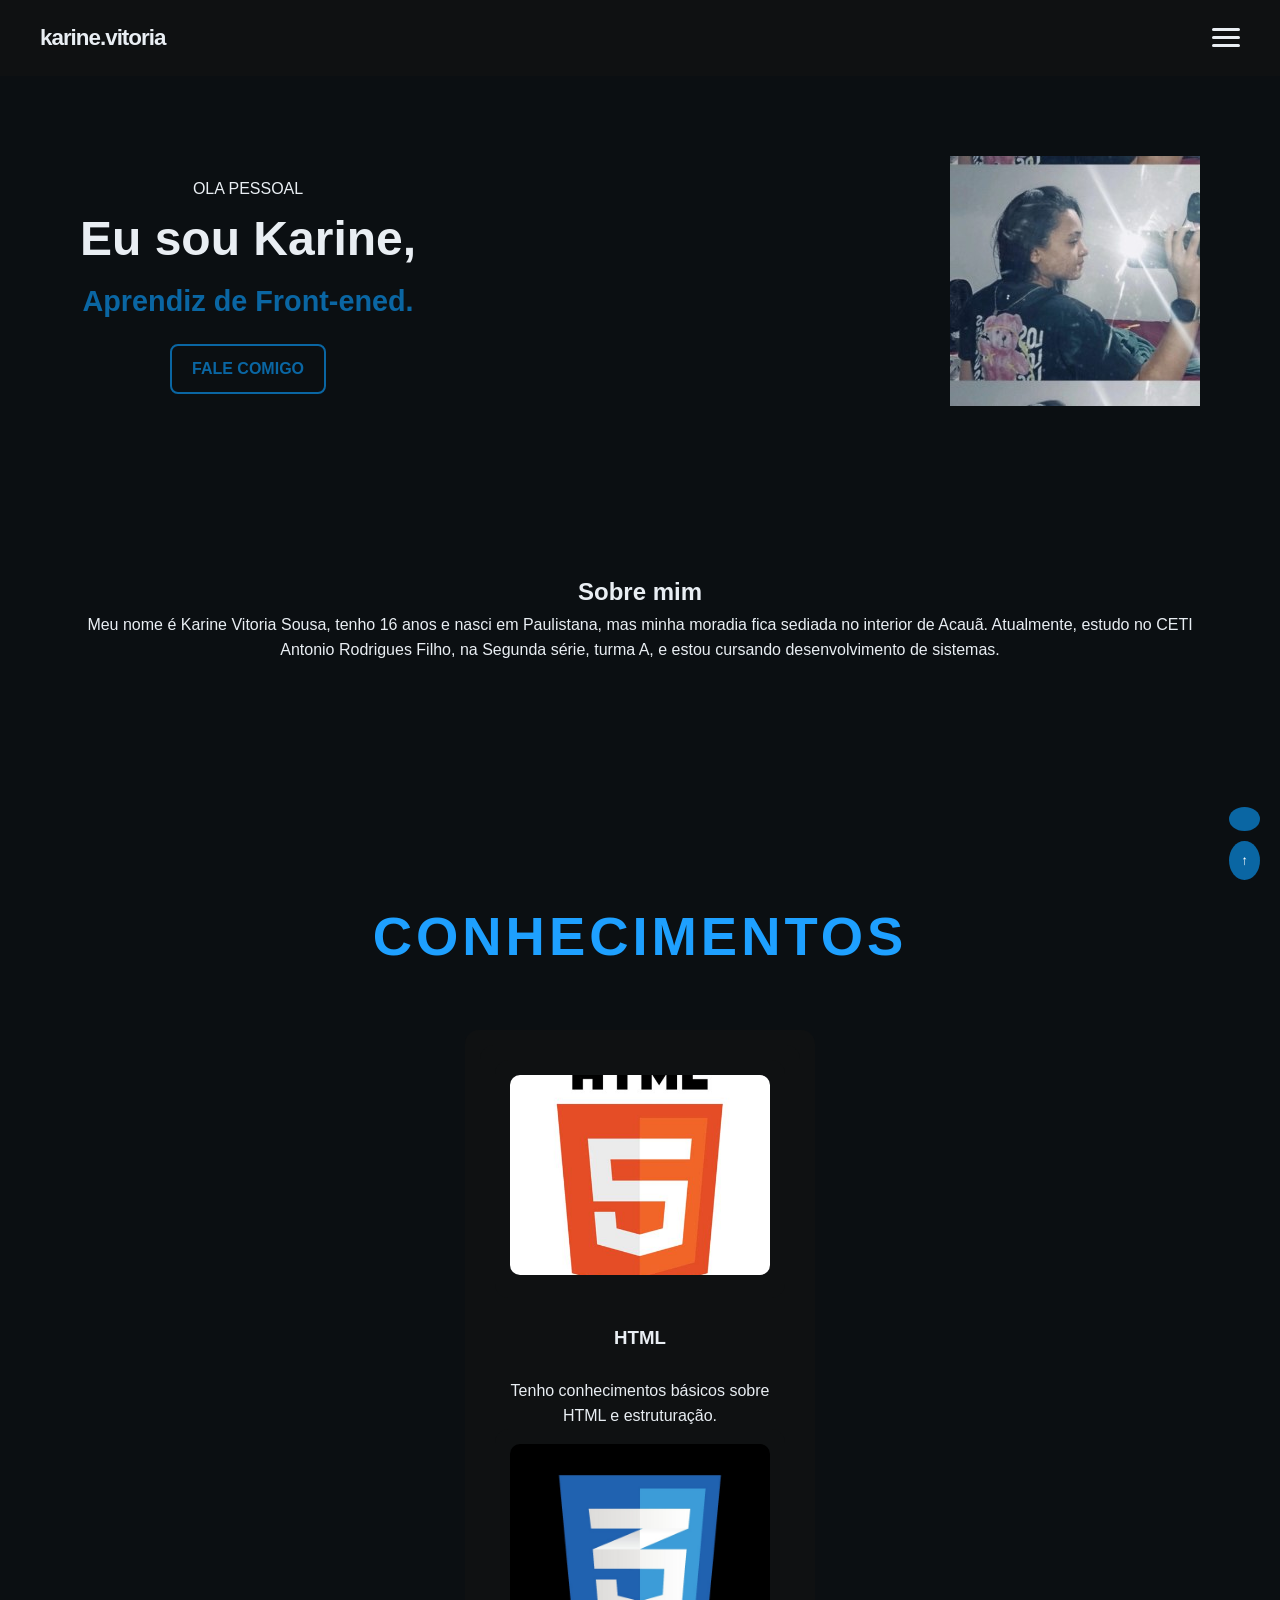
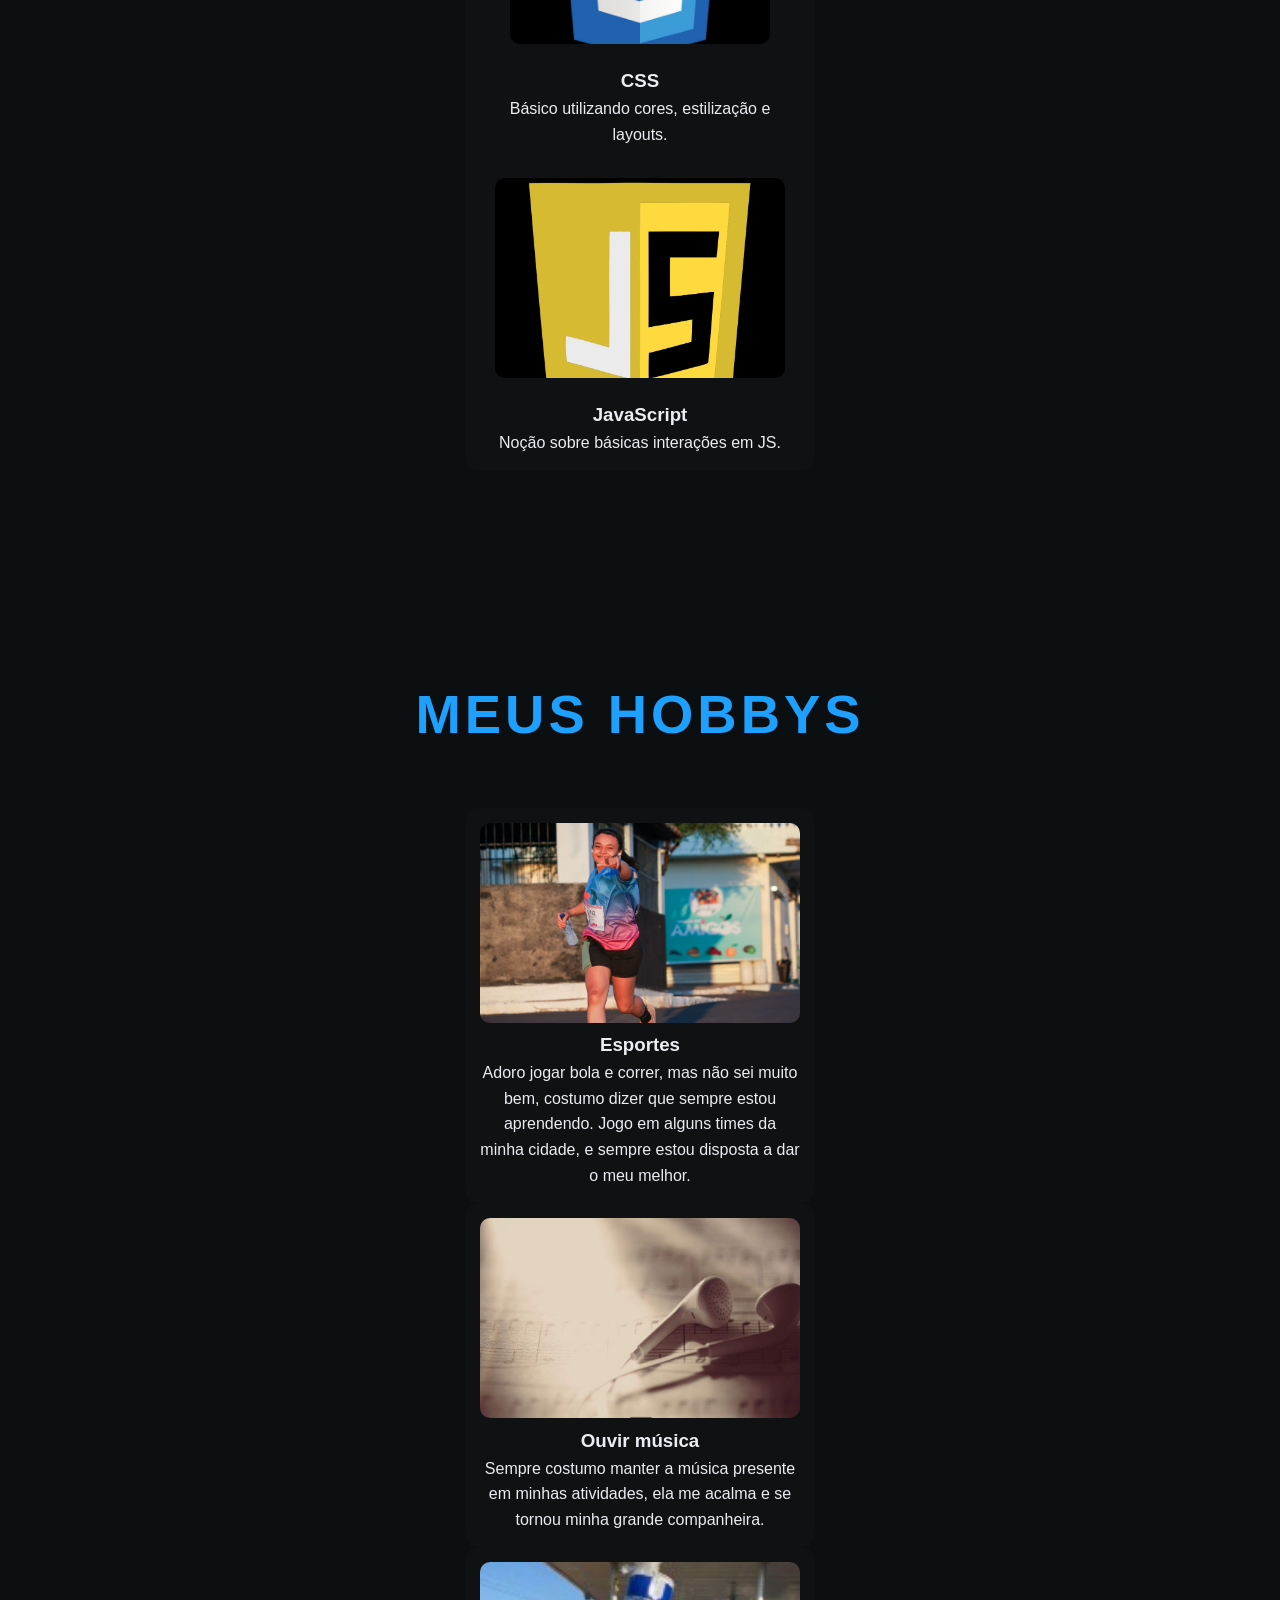
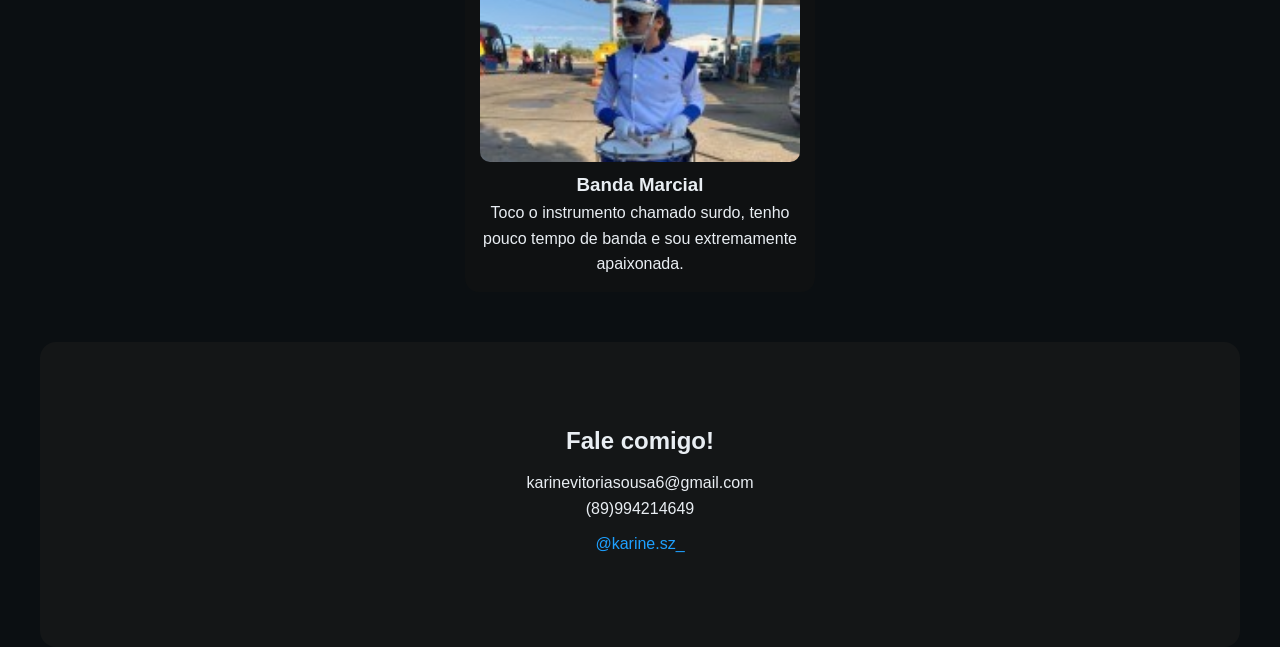
==== index.html @ 9bb8c417 "Add files via upload" ====
<!DOCTYPE html>
<html lang="pt-br">
<head>
  <meta charset="UTF-8">
  <meta name="viewport" content="width=device-width, initial-scale=1.0">
  <title>Portfólio - Karine Vitória</title>
  <link rel="stylesheet" href="style.css">
</head>

<body>


  <header class="site-header">
    <div class="header-inner">
      <div class="logo">karine.vitoria</div>
      <button id="navToggle" class="nav-toggle">
        <span></span><span></span><span></span>
      </button>
    </div>
  </header>
  <nav class="nav-menu" id="nav-menu">
    <ul>
      <li><a href="biografia.html">BIOGRAFIA

      </a></li>
    </ul>
  </nav>

  <section class="hero">
    <div class="hero-inner">
      <p class="kicker">OLA PESSOAL</p>
      <h1>Eu sou Karine,</h1>
      <h2>Aprendiz de Front-ened.</h2>

      <a href="#contato" class="btn-outline">FALE COMIGO</a>
    </div>

    <div class="hero-visual">
      <div class="circle"></div>

      <!-- Moldura da foto -->
      <div class="photo-frame">
        <img src="copiaperfil.jpg" alt="Minha foto">
      </div>
    </div>
  </section>

  <!-- SOBRE MIM -->
  <section class="panel">
    <h2>Sobre mim</h2>
    <p>
      Meu nome é Karine Vitoria Sousa, 
      tenho 16 anos e nasci em Paulistana,
       mas minha moradia
      fica sediada no interior de Acauã.
       Atualmente, estudo no CETI Antonio Rodrigues Filho,
      na Segunda série, turma A,
       e estou cursando desenvolvimento de sistemas.
    </p>
  </section>

  <!-- CONHECIMENTOS -->
  <section id="conhecimentos">
    <h2 class="shine-title">CONHECIMENTOS</h2>
     <div class="knowledge-card">
    <div class="knowledge-card">
    <div class="knowledge-container">
        <div class="knowledge-card"><img src="html.jpeg" alt="HTML"></div>
        <h3>HTML</h3>
        <p>Tenho conhecimentos básicos sobre HTML e estruturação.</p>
      </div>
      
        <div class="knowledge-card"><img src="css.jpeg" alt="CSS"></div>
        <h3>CSS</h3>
        <p>Básico utilizando cores, estilização e layouts.</p>
      </div>

    
        <div class="knowledge-card"><img src="js.jpeg" alt="JavaScript"></div>
        <h3>JavaScript</h3>
        <p>Noção sobre básicas interações em JS.</p>
      </div>
    </div>
  </section>

  <!-- HOBBYS -->
  <section id="hobbys">
    <h2 class="shine-title">MEUS HOBBYS</h2>

    <div class="hobbys-card">
      <div class="hobby-card">
        <div class="card-media frame"><img src="esporte.jpeg" alt="Esportes"></div>
        <h3>Esportes</h3>
        <p>
          Adoro jogar bola e correr, mas não sei muito bem, costumo dizer que sempre estou aprendendo.
          Jogo em alguns times da minha cidade, e sempre estou disposta a dar o meu melhor.
        </p>
      </div>

      <div class="hobby-card">
        <div class="card-media frame"><img src="musica.jpeg" alt="Ouvir música"></div>
        <h3>Ouvir música</h3>
        <p>
          Sempre costumo manter a música presente em minhas atividades, ela me acalma
          e se tornou minha grande companheira.
        </p>
      </div>

      <div class="hobby-card">
        <div class="card-media frame"><img src="fotobanda.jpeg" alt="Banda Marcial"></div>
        <h3>Banda Marcial</h3>
        <p>
          Toco o instrumento chamado surdo, tenho pouco tempo de banda e sou extremamente apaixonada.
        </p>
      </div>
    </div>
  </section>

  <!-- CONTATO -->
  <section class="panel dark-panel" id="contato">
    <h2>Fale comigo!</h2>

    <div class="contact-list">
      <div class="contact-item">
        <span class="icon"></span>
        <p>karinevitoriasousa6@gmail.com</p>
        <p>(89)994214649</p>
      </div>

      <div class="contact-item"> <a href="https://www.instagram.com/karine.sz_?igsh=MWF4ZWhvM3pxcDY2Zw==" target="_blank">@karine.sz_</a>
        <span class="icon"></span>
      </div>
    </div>
  </section>

  <!-- FLOATING BUTTONS -->
  <div class="floating">
    <button id="themeToggle" class="theme-toggle">
      <span class="dot"></span>
    </button>

    <button id="scrollTop" class="scroll-top">↑</button>
  </div>

  <script src="script.js"></script>
</body>
</html>
---- style.css ----
:root {
  --bg:#0b0f12;
  --panel:#0f1112;
  --panel-2:#141617;
  --text:#e9eef3;
  --muted:#b4bdc4;
  --accent:#0a66a3;
  --accent-strong:#1ea0ff;
}

* {
  margin: 0;
  padding: 0;
  box-sizing: border-box;
  font-family: Poppins, sans-serif;
}

body {
  background: var(--bg);
  color: var(--text);
  line-height: 1.6;
}

/* HEADER */
.site-header {
  width: 100%;
  padding: 20px 30px;
  background: var(--panel);
  position: sticky;
  top: 0;
  z-index: 10;
}

.header-inner {
  max-width: 1200px;
  margin: auto;
  display: flex;
  align-items: center;
  justify-content: space-between;
}

.logo {
  font-size: 1.4rem;
  font-weight: 600;
  letter-spacing: -1px;
}

.nav-toggle {
  background: none;
  border: none;
  cursor: pointer;
}

.nav-toggle span {
  display: block;
  width: 28px;
  height: 3px;
  background: var(--text);
  margin: 6px 0;
  transition: 0.3s;
}

/* HERO */
.hero {
  display: flex;
  align-items: center;
  justify-content: space-between;
  padding: 80px 40px;
  max-width: 1200px;
  margin: auto;
}

.hero-inner h1 {
  font-size: 3rem;
  font-weight: 800;
}

.hero-inner h2 {
  font-size: 1.8rem;
  color: var(--accent);
}

.btn-outline {
  display: inline-block;
  margin-top: 20px;
  border: 2px solid var(--accent);
  padding: 10px 20px;
  border-radius: 8px;
  color: var(--accent);
  text-decoration: none;
  font-weight: 600;
}

/* MOLDURAS */
.profile-photo-placeholder {
  width: 260px;
  height: 300px;
  border: 3px dashed var(--accent);
  display: flex;
  align-items: center;
  justify-content: center;
  color: var(--muted);
  font-size: 0.9rem;
  border-radius: 12px;
  margin-top: 20px;
}

.hero-photo {
  width: 300px;
  height: 320px;
}

.hobby-photo {
  width: 100%;
  height: 220px;
}

/* SEÇÕES */
.panel {
  padding: 80px 40px;
  max-width: 1200px;
  margin: auto;
}

.dark-panel {
  background: var(--panel-2);
  border-radius: 16px;
}

.cards {
  margin-top: 40px;
  display: grid;
  gap: 20px;
  grid-template-columns: repeat(auto-fit,minmax(280px,1fr));
}

.card {
  padding: 20px;
  background: var(--panel);
  border-radius: 12px;
}

/* CONTATO */
.contact-item {
  margin: 10px 0;
}

.contact-item a {
  color: var(--accent-strong);
  text-decoration: none;
}

/* FLOAT BUTTONS */
.floating {
  position: fixed;
  right: 20px;
  bottom: 20px;
  display: flex;
  flex-direction: column;
  gap: 10px;
}

.theme-toggle,
.scroll-top {
  padding: 12px;
  background: var(--accent);
  color: white;
  border-radius: 50%;
  border: none;
  cursor: pointer;
}

/* ------------------------------ */
/* Container dos conhecimentos    */
/* ------------------------------ */


.knowledge-container {
    display: flex;
    flex-direction: column;   /* UM ABAIXO DO OUTRO */
    gap: 25px;
    align-items: center;
    width: 100%;
}

/* ------------------------------ */
/* Botões de conhecimentos        */
/* ------------------------------ */
.knowledge-card {
    width: 260px;
    padding: 15px;
    background: #94c1f5;
    border: 2px solid #6fa6e4;
    border-radius: 12px;
    cursor: pointer;
    transition: 0.3s;
    text-align: center;
}

/* remover estilo de botão */
.knowledge-card {
    border: none;
    outline: none;
}

/* Hover: botão sobe e brilha */
.knowledge-card:hover {
    transform: scale(1.05);
    background: #8bb8e9;
    box-shadow: 0 4px 12px rgba(0,0,0,0.15)
}

/* Card padrão */
.knowledge-card {
    width: 100%;
    max-width: 350px;
    margin: 0 auto;
    background: var(--panel);
    padding: 15px;
    border-radius: 14px;
    text-align: center;
    cursor: pointer;
    transition: transform 0.15s ease, box-shadow 0.15s ease;
}

/* Efeito ao passar o mouse */
.knowledge-card:hover {
    transform: scale(1.03);
    box-shadow: 0 0 10px rgba(0, 0, 0, 0.25);
}

/* Efeito ao clicar */
.knowledge-card:active {
    transform: scale(0.96);
    box-shadow: 0 0 4px rgba(0, 0, 0, 0.3) inset;
}

/* Imagens alinhadas do mesmo tamanho */
.knowledge-card img {
    width: 100%;
    height: 200px;
    object-fit: cover;
    border-radius: 10px;
    background: #0a355a;
}




/* ------------------------------ */
/* Layout geral: um abaixo do outro */
/* ------------------------------ */



section {
    width: 100%;
    padding: 50px 0;
    text-align: center;
}



/* ------------------------------ */
/* Container dos hobbys           */
/* ------------------------------ */
.hobby-container {
    display: flex;
    flex-direction: column;   /* UM ABAIXO DO OUTRO */
    gap: 25px;
    align-items: center;
    width: 100%;
}

/* ------------------------------ */
/* Botões de hobby                */
/* ------------------------------ */
.hobby-card {
    width: 260px;
    padding: 15px;
    background: #94c1f5;
    border: 2px solid #6fa6e4;
    border-radius: 12px;
    cursor: pointer;
    transition: 0.3s;
    text-align: center;
}

/* remover estilo de botão */
.hobby-card {
    border: none;
    outline: none;
}

/* Hover: botão sobe e brilha */
.hobby-card:hover {
    transform: scale(1.05);
    background: #8bb8e9;
    box-shadow: 0 4px 12px rgba(0,0,0,0.15)
}

/* Card padrão */
.hobby-card {
    width: 100%;
    max-width: 350px;
    margin: 0 auto;
    background: var(--panel);
    padding: 15px;
    border-radius: 14px;
    text-align: center;
    cursor: pointer;
    transition: transform 0.15s ease, box-shadow 0.15s ease;
}

/* Efeito ao passar o mouse */
.hobby-card:hover {
    transform: scale(1.03);
    box-shadow: 0 0 10px rgba(0, 0, 0, 0.25);
}

/* Efeito ao clicar */
.hobby-card:active {
    transform: scale(0.96);
    box-shadow: 0 0 4px rgba(0, 0, 0, 0.3) inset;
}

/* Imagens alinhadas do mesmo tamanho */
.hobby-card img {
    width: 100%;
    height: 200px;
    object-fit: cover;
    border-radius: 10px;
    background: #0a355a;
}



.shine-title {
  position: relative;
  font-size: 3.4rem;
  font-weight: 900;
  text-transform: uppercase;
  letter-spacing: 4px;
  color: var(--accent-strong);
  text-align: center;
  margin: 100px 0 50px;
  opacity: 0;
  transform: translateY(40px) scale(0.8);
  transition: 1s ease;
}

/* Quando entra na tela */
.shine-title.show {
  opacity: 1;
  transform: translateY(0) scale(1);
}

/* Brilho que passa */
.shine-title::after {
  content: "";
  position: absolute;
  top: 0;
  left: -100%;
  width: 100%;
  height: 100%;
  background: linear-gradient(
    120deg,
    transparent 0%,
    rgba(255, 255, 255, 0.55) 50%,
    transparent 100%
  );
  transform: skewX(-20deg);
}

/* animação do brilho */
.shine-title.show::after {
  animation: shine 1.3s forwards 0.3s;
}

@keyframes shine {
  0% {
    left: -100%;
  }
  100% {
    left: 120%;
  }
}


.nav-menu {
  position: absolute;
  top: 70px;
  right: 20px;
  background: var(--panel);
  padding: 20px;
  border-radius: 12px;
  display: none;
  flex-direction: column;
  gap: 15px;
  box-shadow: 0 0 20px #0007;
}

.nav-menu.open {
  display: flex;
}

.nav-menu a {
  color: var(--text);
  font-weight: 600;
  text-decoration: none;
  font-size: 18px;
  transition: 0.2s;
}

.nav-menu a:hover {
  color: var(--accent-strong);
}

/* MENU FECHADO */
.nav-menu {
  display: none;
  background: #0f1112;
  padding: 20px;
}

/* MENU ABERTO */
.nav-menu.open {
  display: block;
}

.nav-menu ul {
  list-style: none;
  padding: 0;
}

.nav-menu li {
  margin: 10px 0;
}

.nav-menu a {
  color: white;
  text-decoration: none;
  font-size: 20px;
}

/* ==== MENU MODERNO === */
.nav-menu {
  position: fixed;
  top: 0;
  right: -300px; 
  width: 260px;
  height: 100vh;
  background: rgba(15, 17, 18, 0.8);
  backdrop-filter: blur(15px);
  box-shadow: -3px 0 20px rgba(0,0,0,0.4);
  padding-top: 100px;
  transition: right 0.4s ease;
  z-index: 9999;
}

.nav-menu.open {
  right: 0;
}

.nav-menu ul {
  list-style: none;
  display: flex;
  flex-direction: column;
  gap: 35px;
  padding-left: 40px;
}

.nav-menu a {
  color: var(--text);
  text-decoration: none;
  font-size: 1.4rem;
  font-weight: 600;
  letter-spacing: 1px;
  transition: 0.3s;
  position: relative;
}

.nav-menu a::after {
  content: "";
  position: absolute;
  left: 0;
  bottom: -3px;
  width: 0%;
  height: 2px;
  background: var(--accent-strong);
  transition: 0.3s;
}

.nav-menu a:hover {
  color: var(--accent-strong);
}

.nav-menu a:hover::after {
  width: 100%;
}

/* ==== BOTÃO HAMBÚRGUER ==== */
.nav-toggle span {
  background: var(--text);
  height: 3px;
  width: 28px;
  margin: 5px 0;
  border-radius: 5px;
  transition: 0.4s;
}
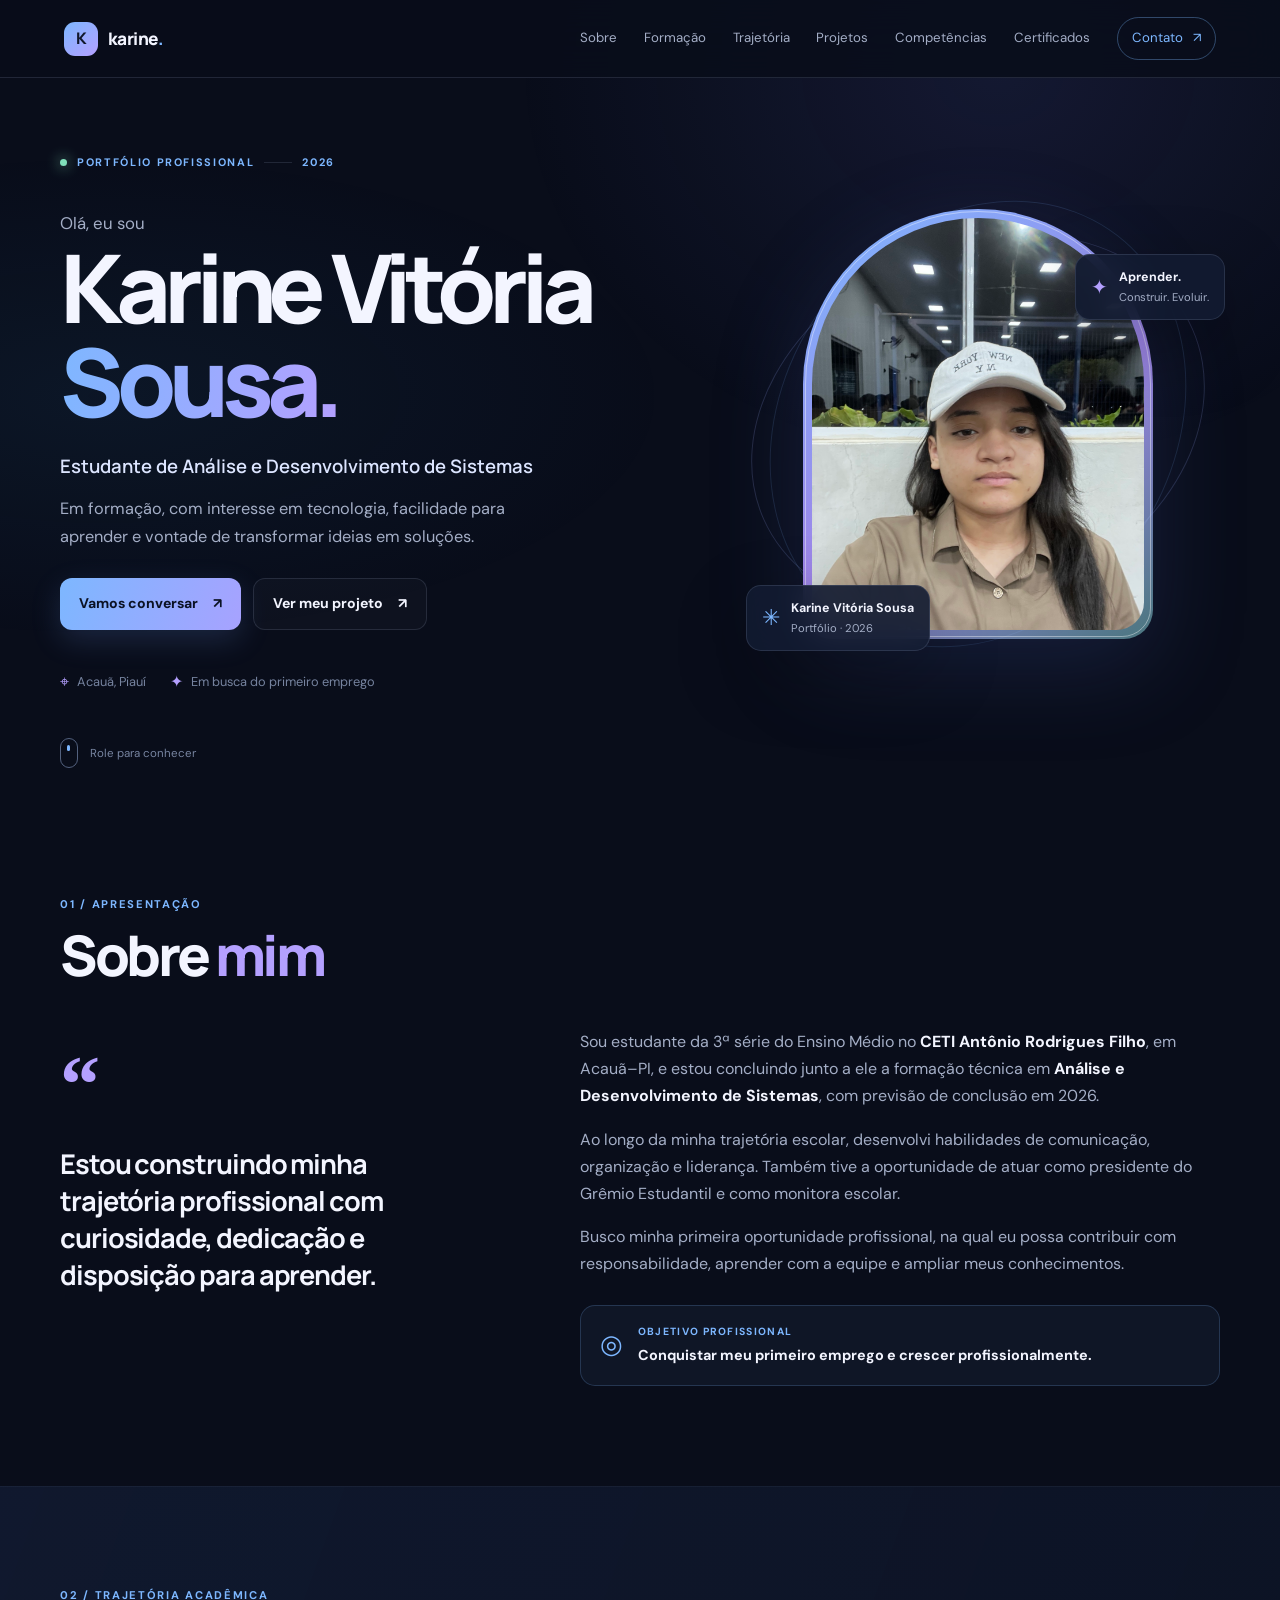
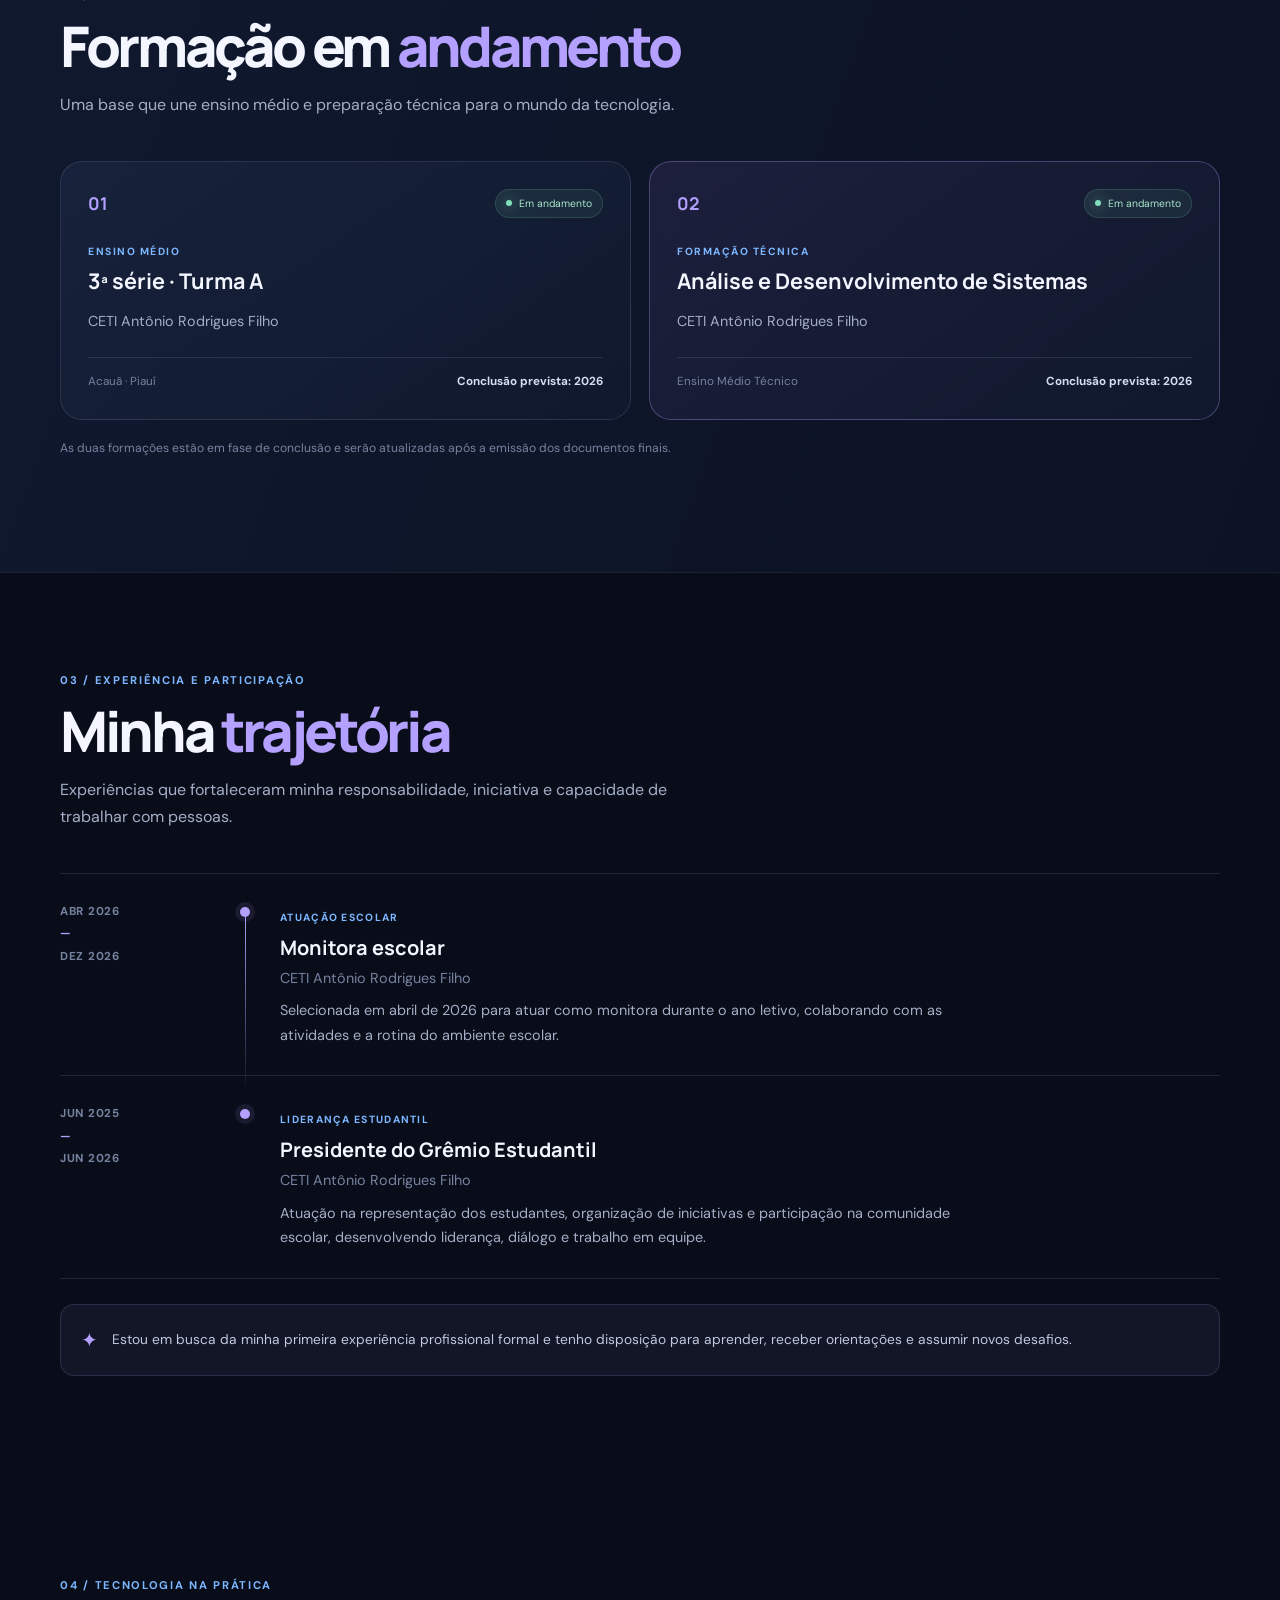
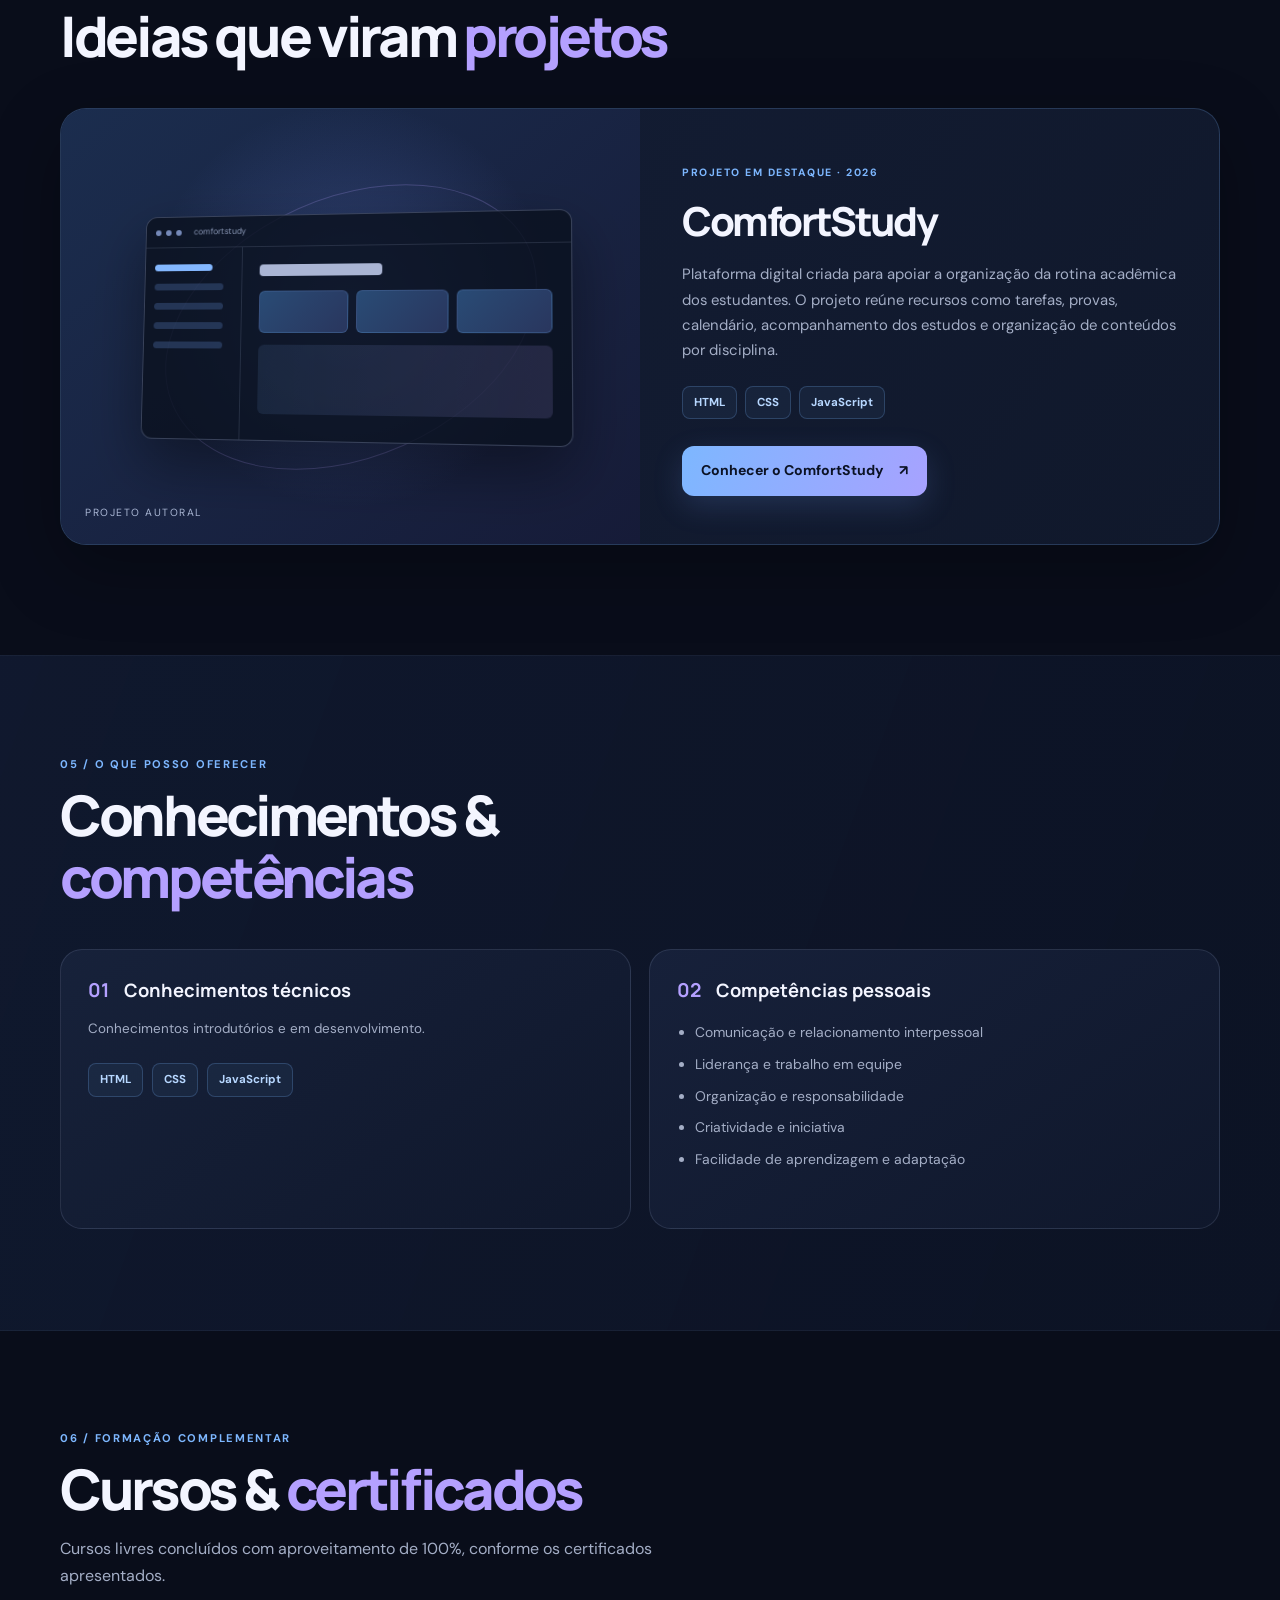
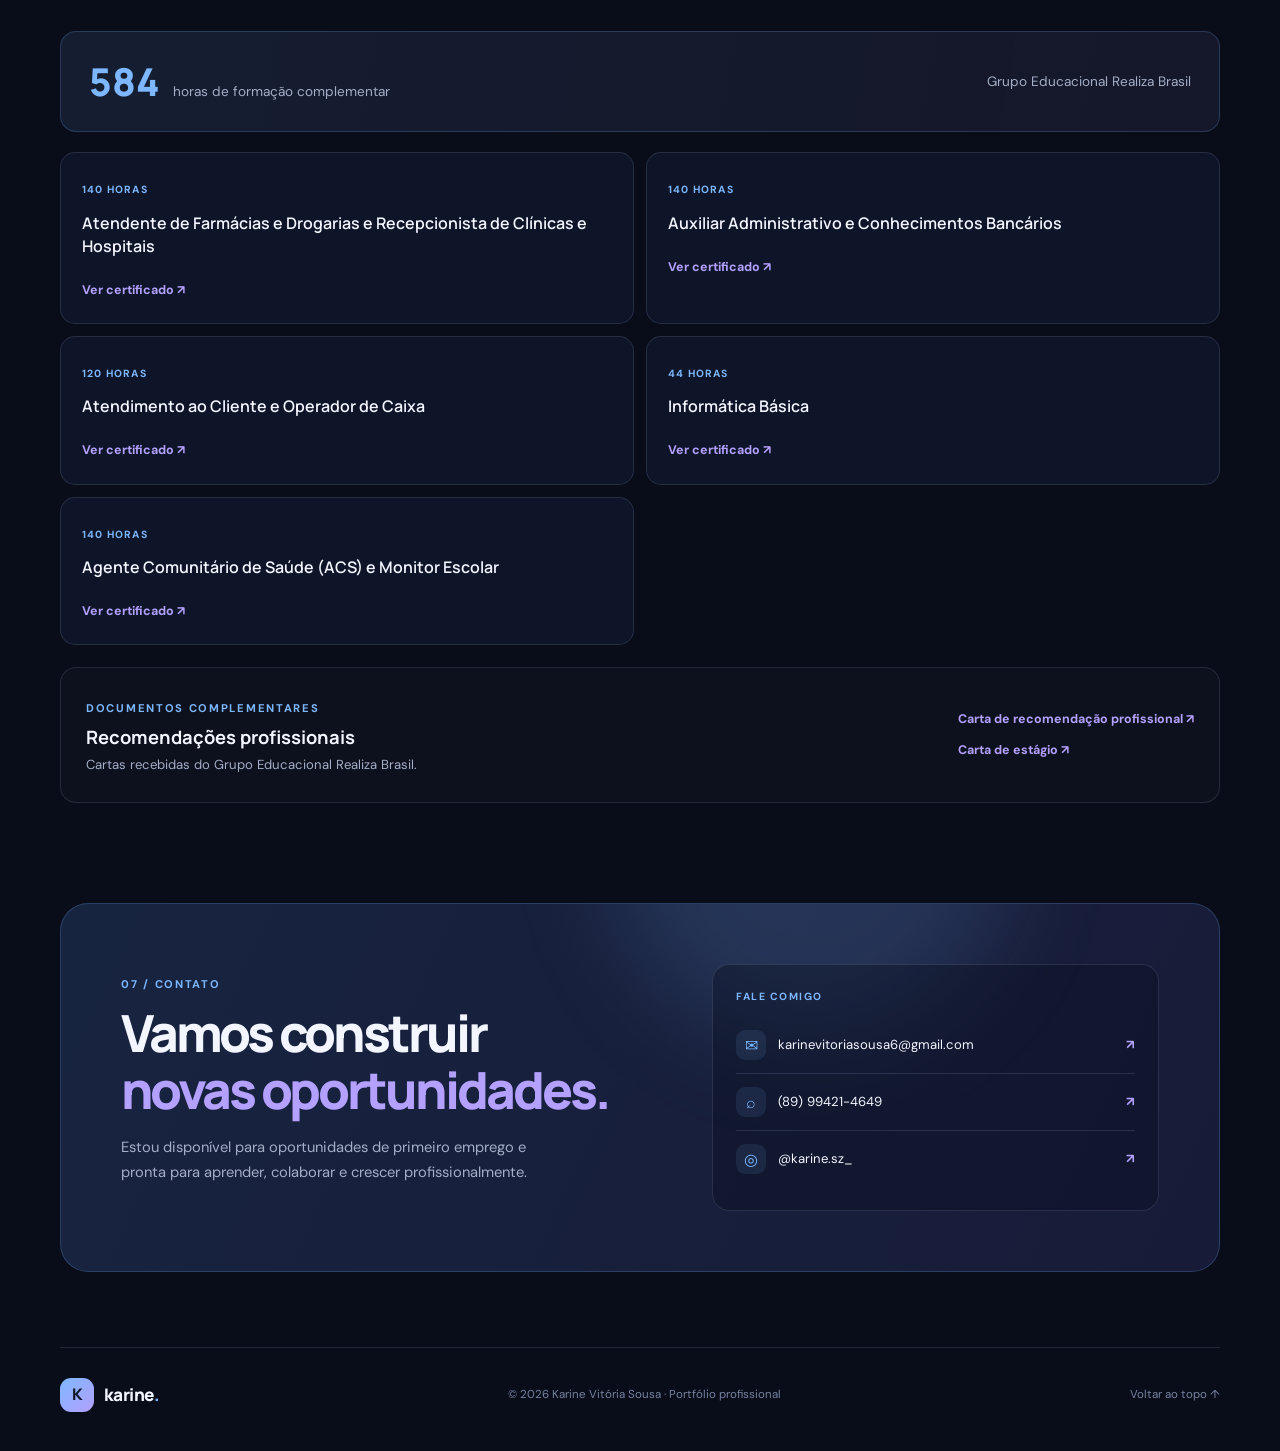
==== commit d7f5b293: "Add files via upload" ====
--- a/index.html
+++ b/index.html
@@ -1,147 +1,108 @@
-<!DOCTYPE html>
-<html lang="pt-br">
+<!doctype html>
+<html lang="pt-BR">
 <head>
-  <meta charset="UTF-8">
-  <meta name="viewport" content="width=device-width, initial-scale=1.0">
-  <title>Portfólio - Karine Vitória</title>
+  <meta charset="utf-8">
+  <meta name="viewport" content="width=device-width, initial-scale=1, viewport-fit=cover">
+  <meta name="theme-color" content="#0b1020">
+  <meta name="description" content="Portfólio profissional de Karine Vitória Sousa — estudante de Análise e Desenvolvimento de Sistemas. Formação, projetos, liderança e competências.">
+  <title>Karine Vitória Sousa | Portfólio</title>
+  <link rel="preconnect" href="https://fonts.googleapis.com">
+  <link rel="preconnect" href="https://fonts.gstatic.com" crossorigin>
+  <link href="https://fonts.googleapis.com/css2?family=DM+Sans:wght@400;500;600;700&family=Manrope:wght@400;500;600;700;800&display=swap" rel="stylesheet">
   <link rel="stylesheet" href="style.css">
 </head>
+<body>
+  <a class="skip-link" href="#conteudo">Pular para o conteúdo</a>
+  <header class="header">
+    <a class="brand" href="#inicio" aria-label="Karine Vitória, início"><span class="brand-mark">K</span><span>karine<span class="brand-dot">.</span></span></a>
+    <button class="menu-toggle" id="menuToggle" type="button" aria-label="Abrir menu" aria-expanded="false" aria-controls="mainNav"><span></span><span></span><span></span></button>
+    <nav class="nav" id="mainNav" aria-label="Navegação principal">
+      <a href="#sobre">Sobre</a><a href="#formacao">Formação</a><a href="#trajetoria">Trajetória</a><a href="#projetos">Projetos</a><a href="#competencias">Competências</a><a href="#certificados">Certificados</a>
+      <a class="nav-contact" href="#contato">Contato <span aria-hidden="true">↗</span></a>
+    </nav>
+  </header>
 
-<body>
+  <main id="conteudo">
+    <section class="hero section-wrap" id="inicio">
+      <div class="hero-content">
+        <div class="status"><span class="status-dot"></span> PORTFÓLIO PROFISSIONAL <span class="status-line"></span> 2026</div>
+        <p class="hero-kicker">Olá, eu sou</p>
+        <h1>Karine Vitória<br><span>Sousa.</span></h1>
+        <p class="hero-role">Estudante de Análise e Desenvolvimento de Sistemas</p>
+        <p class="hero-summary">Em formação, com interesse em tecnologia, facilidade para aprender e vontade de transformar ideias em soluções.</p>
+        <div class="hero-actions">
+          <a class="btn btn-primary" href="#contato">Vamos conversar <span aria-hidden="true">↗</span></a>
+          <a class="btn btn-ghost" href="https://karin3e.github.io/confortystudy/" target="_blank" rel="noopener noreferrer">Ver meu projeto <span aria-hidden="true">↗</span></a>
+        </div>
+        <div class="hero-meta"><span><i class="meta-icon">⌖</i> Acauã, Piauí</span><span><i class="meta-icon">✦</i> Em busca do primeiro emprego</span></div>
+      </div>
+      <div class="hero-visual">
+        <div class="photo-orbit orbit-one"></div><div class="photo-orbit orbit-two"></div>
+        <div class="photo-frame"><img src="foto-karine-2026.jpeg" alt="Foto atual de Karine Vitória Sousa"></div>
+        <div class="photo-caption"><span class="caption-star">✳</span><span><strong>Karine Vitória Sousa</strong><small>Portfólio · 2026</small></span></div>
+        <div class="floating-note"><span class="note-icon">✦</span><span><strong>Aprender.</strong><small>Construir. Evoluir.</small></span></div>
+      </div>
+      <a class="scroll-cue" href="#sobre"><span></span> Role para conhecer</a>
+    </section>
 
+    <section class="section-wrap section" id="sobre">
+      <div class="section-heading"><p class="eyebrow">01 / APRESENTAÇÃO</p><h2>Sobre <em>mim</em></h2></div>
+      <div class="about-layout">
+        <div class="about-lead"><span class="quote-mark">“</span><p>Estou construindo minha trajetória profissional com curiosidade, dedicação e disposição para aprender.</p></div>
+        <div class="about-copy"><p>Sou estudante da 3ª série do Ensino Médio no <strong>CETI Antônio Rodrigues Filho</strong>, em Acauã–PI, e estou concluindo junto a ele a formação técnica em <strong>Análise e Desenvolvimento de Sistemas</strong>, com previsão de conclusão em 2026.</p><p>Ao longo da minha trajetória escolar, desenvolvi habilidades de comunicação, organização e liderança. Também tive a oportunidade de atuar como presidente do Grêmio Estudantil e como monitora escolar.</p><p>Busco minha primeira oportunidade profissional, na qual eu possa contribuir com responsabilidade, aprender com a equipe e ampliar meus conhecimentos.</p><div class="objective"><span class="objective-icon">◎</span><span><small>OBJETIVO PROFISSIONAL</small><strong>Conquistar meu primeiro emprego e crescer profissionalmente.</strong></span></div></div>
+      </div>
+    </section>
 
-  <header class="site-header">
-    <div class="header-inner">
-      <div class="logo">karine.vitoria</div>
-      <button id="navToggle" class="nav-toggle">
-        <span></span><span></span><span></span>
-      </button>
-    </div>
-  </header>
-  <nav class="nav-menu" id="nav-menu">
-    <ul>
-      <li><a href="biografia.html">BIOGRAFIA
+    <section class="section-wrap section section-alt" id="formacao">
+      <div class="section-heading"><p class="eyebrow">02 / TRAJETÓRIA ACADÊMICA</p><h2>Formação em <em>andamento</em></h2><p class="section-intro">Uma base que une ensino médio e preparação técnica para o mundo da tecnologia.</p></div>
+      <div class="education-grid">
+        <article class="education-card"><div class="card-topline"><span class="card-icon">01</span><span class="pill pill-live"><i></i> Em andamento</span></div><p class="card-label">ENSINO MÉDIO</p><h3>3ª série · Turma A</h3><p class="card-school">CETI Antônio Rodrigues Filho</p><div class="card-footer"><span>Acauã · Piauí</span><strong>Conclusão prevista: 2026</strong></div></article>
+        <article class="education-card featured"><div class="card-topline"><span class="card-icon">02</span><span class="pill pill-live"><i></i> Em andamento</span></div><p class="card-label">FORMAÇÃO TÉCNICA</p><h3>Análise e Desenvolvimento de Sistemas</h3><p class="card-school">CETI Antônio Rodrigues Filho</p><div class="card-footer"><span>Ensino Médio Técnico</span><strong>Conclusão prevista: 2026</strong></div></article>
+      </div>
+      <p class="disclaimer">As duas formações estão em fase de conclusão e serão atualizadas após a emissão dos documentos finais.</p>
+    </section>
 
-      </a></li>
-    </ul>
-  </nav>
+    <section class="section-wrap section" id="trajetoria">
+      <div class="section-heading"><p class="eyebrow">03 / EXPERIÊNCIA E PARTICIPAÇÃO</p><h2>Minha <em>trajetória</em></h2><p class="section-intro">Experiências que fortaleceram minha responsabilidade, iniciativa e capacidade de trabalhar com pessoas.</p></div>
+      <div class="experience-list">
+        <article class="experience-item"><div class="experience-date"><span>ABR 2026</span><b>—</b><span>DEZ 2026</span></div><div class="experience-marker"><i></i></div><div class="experience-content"><span class="experience-type">ATUAÇÃO ESCOLAR</span><h3>Monitora escolar</h3><p class="muted">CETI Antônio Rodrigues Filho</p><p>Selecionada em abril de 2026 para atuar como monitora durante o ano letivo, colaborando com as atividades e a rotina do ambiente escolar.</p></div></article>
+        <article class="experience-item"><div class="experience-date"><span>JUN 2025</span><b>—</b><span>JUN 2026</span></div><div class="experience-marker"><i></i></div><div class="experience-content"><span class="experience-type">LIDERANÇA ESTUDANTIL</span><h3>Presidente do Grêmio Estudantil</h3><p class="muted">CETI Antônio Rodrigues Filho</p><p>Atuação na representação dos estudantes, organização de iniciativas e participação na comunidade escolar, desenvolvendo liderança, diálogo e trabalho em equipe.</p></div></article>
+      </div>
+      <div class="experience-note"><span>✦</span><p>Estou em busca da minha primeira experiência profissional formal e tenho disposição para aprender, receber orientações e assumir novos desafios.</p></div>
+    </section>
 
-  <section class="hero">
-    <div class="hero-inner">
-      <p class="kicker">OLA PESSOAL</p>
-      <h1>Eu sou Karine,</h1>
-      <h2>Aprendiz de Front-ened.</h2>
+    <section class="section-wrap section project-section" id="projetos">
+      <div class="section-heading"><p class="eyebrow">04 / TECNOLOGIA NA PRÁTICA</p><h2>Ideias que viram <em>projetos</em></h2></div>
+      <article class="project-feature">
+        <div class="project-art" aria-hidden="true"><div class="project-window"><div class="window-bar"><i></i><i></i><i></i><span>comfortstudy</span></div><div class="mock-layout"><div class="mock-sidebar"><b></b><i></i><i></i><i></i><i></i></div><div class="mock-main"><b></b><div class="mock-cards"><i></i><i></i><i></i></div><div class="mock-panel"></div></div></div></div><span class="art-orbit"></span><span class="art-label">PROJETO AUTORAL</span></div>
+        <div class="project-info"><span class="project-index">PROJETO EM DESTAQUE · 2026</span><h3>ComfortStudy</h3><p>Plataforma digital criada para apoiar a organização da rotina acadêmica dos estudantes. O projeto reúne recursos como tarefas, provas, calendário, acompanhamento dos estudos e organização de conteúdos por disciplina.</p><div class="tech-stack"><span>HTML</span><span>CSS</span><span>JavaScript</span></div><a class="btn btn-primary" href="https://karin3e.github.io/confortystudy/" target="_blank" rel="noopener noreferrer">Conhecer o ComfortStudy <span>↗</span></a></div>
+      </article>
+    </section>
 
-      <a href="#contato" class="btn-outline">FALE COMIGO</a>
-    </div>
+    <section class="section-wrap section section-alt" id="competencias">
+      <div class="section-heading"><p class="eyebrow">05 / O QUE POSSO OFERECER</p><h2>Conhecimentos & <em>competências</em></h2></div>
+      <div class="skills-grid"><article class="skill-card"><div class="skill-heading"><span class="skill-number">01</span><h3>Conhecimentos técnicos</h3></div><p class="muted">Conhecimentos introdutórios e em desenvolvimento.</p><div class="skill-tags"><span>HTML</span><span>CSS</span><span>JavaScript</span></div></article><article class="skill-card"><div class="skill-heading"><span class="skill-number">02</span><h3>Competências pessoais</h3></div><ul class="skill-list"><li>Comunicação e relacionamento interpessoal</li><li>Liderança e trabalho em equipe</li><li>Organização e responsabilidade</li><li>Criatividade e iniciativa</li><li>Facilidade de aprendizagem e adaptação</li></ul></article></div>
+    </section>
 
-    <div class="hero-visual">
-      <div class="circle"></div>
+    <section class="section-wrap section" id="certificados">
+      <div class="section-heading"><p class="eyebrow">06 / FORMAÇÃO COMPLEMENTAR</p><h2>Cursos & <em>certificados</em></h2><p class="section-intro">Cursos livres concluídos com aproveitamento de 100%, conforme os certificados apresentados.</p></div>
+      <div class="hours-banner"><div><strong>584</strong><span>horas de formação complementar</span></div><p>Grupo Educacional Realiza Brasil</p></div>
+      <div class="course-grid">
+        <article class="course-card"><span class="course-hours">140 HORAS</span><h3>Atendente de Farmácias e Drogarias e Recepcionista de Clínicas e Hospitais</h3><a href="documentos/documento-3214.jpeg" target="_blank" rel="noopener">Ver certificado ↗</a></article>
+        <article class="course-card"><span class="course-hours">140 HORAS</span><h3>Auxiliar Administrativo e Conhecimentos Bancários</h3><a href="documentos/documento-3213.jpeg" target="_blank" rel="noopener">Ver certificado ↗</a></article>
+        <article class="course-card"><span class="course-hours">120 HORAS</span><h3>Atendimento ao Cliente e Operador de Caixa</h3><a href="documentos/documento-3212.jpeg" target="_blank" rel="noopener">Ver certificado ↗</a></article>
+        <article class="course-card"><span class="course-hours">44 HORAS</span><h3>Informática Básica</h3><a href="documentos/documento-3211.jpeg" target="_blank" rel="noopener">Ver certificado ↗</a></article>
+        <article class="course-card"><span class="course-hours">140 HORAS</span><h3>Agente Comunitário de Saúde (ACS) e Monitor Escolar</h3><a href="documentos/documento-3210.jpeg" target="_blank" rel="noopener">Ver certificado ↗</a></article>
+      </div>
+      <div class="recommendations"><div><span class="eyebrow">DOCUMENTOS COMPLEMENTARES</span><h3>Recomendações profissionais</h3><p>Cartas recebidas do Grupo Educacional Realiza Brasil.</p></div><div class="recommendation-links"><a href="documentos/documento-3209.jpeg" target="_blank" rel="noopener">Carta de recomendação profissional ↗</a><a href="documentos/documento-3208.jpeg" target="_blank" rel="noopener">Carta de estágio ↗</a></div></div>
+    </section>
 
-      <!-- Moldura da foto -->
-      <div class="photo-frame">
-        <img src="copiaperfil.jpg" alt="Minha foto">
-      </div>
-    </div>
-  </section>
-
-  <!-- SOBRE MIM -->
-  <section class="panel">
-    <h2>Sobre mim</h2>
-    <p>
-      Meu nome é Karine Vitoria Sousa, 
-      tenho 16 anos e nasci em Paulistana,
-       mas minha moradia
-      fica sediada no interior de Acauã.
-       Atualmente, estudo no CETI Antonio Rodrigues Filho,
-      na Segunda série, turma A,
-       e estou cursando desenvolvimento de sistemas.
-    </p>
-  </section>
-
-  <!-- CONHECIMENTOS -->
-  <section id="conhecimentos">
-    <h2 class="shine-title">CONHECIMENTOS</h2>
-     <div class="knowledge-card">
-    <div class="knowledge-card">
-    <div class="knowledge-container">
-        <div class="knowledge-card"><img src="html.jpeg" alt="HTML"></div>
-        <h3>HTML</h3>
-        <p>Tenho conhecimentos básicos sobre HTML e estruturação.</p>
-      </div>
-      
-        <div class="knowledge-card"><img src="css.jpeg" alt="CSS"></div>
-        <h3>CSS</h3>
-        <p>Básico utilizando cores, estilização e layouts.</p>
-      </div>
-
-    
-        <div class="knowledge-card"><img src="js.jpeg" alt="JavaScript"></div>
-        <h3>JavaScript</h3>
-        <p>Noção sobre básicas interações em JS.</p>
-      </div>
-    </div>
-  </section>
-
-  <!-- HOBBYS -->
-  <section id="hobbys">
-    <h2 class="shine-title">MEUS HOBBYS</h2>
-
-    <div class="hobbys-card">
-      <div class="hobby-card">
-        <div class="card-media frame"><img src="esporte.jpeg" alt="Esportes"></div>
-        <h3>Esportes</h3>
-        <p>
-          Adoro jogar bola e correr, mas não sei muito bem, costumo dizer que sempre estou aprendendo.
-          Jogo em alguns times da minha cidade, e sempre estou disposta a dar o meu melhor.
-        </p>
-      </div>
-
-      <div class="hobby-card">
-        <div class="card-media frame"><img src="musica.jpeg" alt="Ouvir música"></div>
-        <h3>Ouvir música</h3>
-        <p>
-          Sempre costumo manter a música presente em minhas atividades, ela me acalma
-          e se tornou minha grande companheira.
-        </p>
-      </div>
-
-      <div class="hobby-card">
-        <div class="card-media frame"><img src="fotobanda.jpeg" alt="Banda Marcial"></div>
-        <h3>Banda Marcial</h3>
-        <p>
-          Toco o instrumento chamado surdo, tenho pouco tempo de banda e sou extremamente apaixonada.
-        </p>
-      </div>
-    </div>
-  </section>
-
-  <!-- CONTATO -->
-  <section class="panel dark-panel" id="contato">
-    <h2>Fale comigo!</h2>
-
-    <div class="contact-list">
-      <div class="contact-item">
-        <span class="icon"></span>
-        <p>karinevitoriasousa6@gmail.com</p>
-        <p>(89)994214649</p>
-      </div>
-
-      <div class="contact-item"> <a href="https://www.instagram.com/karine.sz_?igsh=MWF4ZWhvM3pxcDY2Zw==" target="_blank">@karine.sz_</a>
-        <span class="icon"></span>
-      </div>
-    </div>
-  </section>
-
-  <!-- FLOATING BUTTONS -->
-  <div class="floating">
-    <button id="themeToggle" class="theme-toggle">
-      <span class="dot"></span>
-    </button>
-
-    <button id="scrollTop" class="scroll-top">↑</button>
-  </div>
-
+    <section class="section-wrap contact-section" id="contato">
+      <div class="contact-glow"></div><div class="contact-copy"><p class="eyebrow">07 / CONTATO</p><h2>Vamos construir<br><em>novas oportunidades.</em></h2><p>Estou disponível para oportunidades de primeiro emprego e pronta para aprender, colaborar e crescer profissionalmente.</p></div>
+      <div class="contact-card"><span class="contact-label">FALE COMIGO</span><a href="mailto:karinevitoriasousa6@gmail.com"><span class="contact-icon">✉</span><span>karinevitoriasousa6@gmail.com</span><b>↗</b></a><a href="tel:+5589994214649"><span class="contact-icon">⌕</span><span>(89) 99421-4649</span><b>↗</b></a><a href="https://www.instagram.com/karine.sz_/" target="_blank" rel="noopener noreferrer"><span class="contact-icon">◎</span><span>@karine.sz_</span><b>↗</b></a></div>
+    </section>
+  </main>
+  <footer class="footer"><a class="brand" href="#inicio"><span class="brand-mark">K</span><span>karine<span class="brand-dot">.</span></span></a><p>© 2026 Karine Vitória Sousa · Portfólio profissional</p><a href="#inicio" class="back-top">Voltar ao topo ↑</a></footer>
   <script src="script.js"></script>
 </body>
-</html>+</html>
--- a/style.css
+++ b/style.css
@@ -1,510 +1,6 @@
-:root {
-  --bg:#0b0f12;
-  --panel:#0f1112;
-  --panel-2:#141617;
-  --text:#e9eef3;
-  --muted:#b4bdc4;
-  --accent:#0a66a3;
-  --accent-strong:#1ea0ff;
-}
-
-* {
-  margin: 0;
-  padding: 0;
-  box-sizing: border-box;
-  font-family: Poppins, sans-serif;
-}
-
-body {
-  background: var(--bg);
-  color: var(--text);
-  line-height: 1.6;
-}
-
-/* HEADER */
-.site-header {
-  width: 100%;
-  padding: 20px 30px;
-  background: var(--panel);
-  position: sticky;
-  top: 0;
-  z-index: 10;
-}
-
-.header-inner {
-  max-width: 1200px;
-  margin: auto;
-  display: flex;
-  align-items: center;
-  justify-content: space-between;
-}
-
-.logo {
-  font-size: 1.4rem;
-  font-weight: 600;
-  letter-spacing: -1px;
-}
-
-.nav-toggle {
-  background: none;
-  border: none;
-  cursor: pointer;
-}
-
-.nav-toggle span {
-  display: block;
-  width: 28px;
-  height: 3px;
-  background: var(--text);
-  margin: 6px 0;
-  transition: 0.3s;
-}
-
-/* HERO */
-.hero {
-  display: flex;
-  align-items: center;
-  justify-content: space-between;
-  padding: 80px 40px;
-  max-width: 1200px;
-  margin: auto;
-}
-
-.hero-inner h1 {
-  font-size: 3rem;
-  font-weight: 800;
-}
-
-.hero-inner h2 {
-  font-size: 1.8rem;
-  color: var(--accent);
-}
-
-.btn-outline {
-  display: inline-block;
-  margin-top: 20px;
-  border: 2px solid var(--accent);
-  padding: 10px 20px;
-  border-radius: 8px;
-  color: var(--accent);
-  text-decoration: none;
-  font-weight: 600;
-}
-
-/* MOLDURAS */
-.profile-photo-placeholder {
-  width: 260px;
-  height: 300px;
-  border: 3px dashed var(--accent);
-  display: flex;
-  align-items: center;
-  justify-content: center;
-  color: var(--muted);
-  font-size: 0.9rem;
-  border-radius: 12px;
-  margin-top: 20px;
-}
-
-.hero-photo {
-  width: 300px;
-  height: 320px;
-}
-
-.hobby-photo {
-  width: 100%;
-  height: 220px;
-}
-
-/* SEÇÕES */
-.panel {
-  padding: 80px 40px;
-  max-width: 1200px;
-  margin: auto;
-}
-
-.dark-panel {
-  background: var(--panel-2);
-  border-radius: 16px;
-}
-
-.cards {
-  margin-top: 40px;
-  display: grid;
-  gap: 20px;
-  grid-template-columns: repeat(auto-fit,minmax(280px,1fr));
-}
-
-.card {
-  padding: 20px;
-  background: var(--panel);
-  border-radius: 12px;
-}
-
-/* CONTATO */
-.contact-item {
-  margin: 10px 0;
-}
-
-.contact-item a {
-  color: var(--accent-strong);
-  text-decoration: none;
-}
-
-/* FLOAT BUTTONS */
-.floating {
-  position: fixed;
-  right: 20px;
-  bottom: 20px;
-  display: flex;
-  flex-direction: column;
-  gap: 10px;
-}
-
-.theme-toggle,
-.scroll-top {
-  padding: 12px;
-  background: var(--accent);
-  color: white;
-  border-radius: 50%;
-  border: none;
-  cursor: pointer;
-}
-
-/* ------------------------------ */
-/* Container dos conhecimentos    */
-/* ------------------------------ */
-
-
-.knowledge-container {
-    display: flex;
-    flex-direction: column;   /* UM ABAIXO DO OUTRO */
-    gap: 25px;
-    align-items: center;
-    width: 100%;
-}
-
-/* ------------------------------ */
-/* Botões de conhecimentos        */
-/* ------------------------------ */
-.knowledge-card {
-    width: 260px;
-    padding: 15px;
-    background: #94c1f5;
-    border: 2px solid #6fa6e4;
-    border-radius: 12px;
-    cursor: pointer;
-    transition: 0.3s;
-    text-align: center;
-}
-
-/* remover estilo de botão */
-.knowledge-card {
-    border: none;
-    outline: none;
-}
-
-/* Hover: botão sobe e brilha */
-.knowledge-card:hover {
-    transform: scale(1.05);
-    background: #8bb8e9;
-    box-shadow: 0 4px 12px rgba(0,0,0,0.15)
-}
-
-/* Card padrão */
-.knowledge-card {
-    width: 100%;
-    max-width: 350px;
-    margin: 0 auto;
-    background: var(--panel);
-    padding: 15px;
-    border-radius: 14px;
-    text-align: center;
-    cursor: pointer;
-    transition: transform 0.15s ease, box-shadow 0.15s ease;
-}
-
-/* Efeito ao passar o mouse */
-.knowledge-card:hover {
-    transform: scale(1.03);
-    box-shadow: 0 0 10px rgba(0, 0, 0, 0.25);
-}
-
-/* Efeito ao clicar */
-.knowledge-card:active {
-    transform: scale(0.96);
-    box-shadow: 0 0 4px rgba(0, 0, 0, 0.3) inset;
-}
-
-/* Imagens alinhadas do mesmo tamanho */
-.knowledge-card img {
-    width: 100%;
-    height: 200px;
-    object-fit: cover;
-    border-radius: 10px;
-    background: #0a355a;
-}
-
-
-
-
-/* ------------------------------ */
-/* Layout geral: um abaixo do outro */
-/* ------------------------------ */
-
-
-
-section {
-    width: 100%;
-    padding: 50px 0;
-    text-align: center;
-}
-
-
-
-/* ------------------------------ */
-/* Container dos hobbys           */
-/* ------------------------------ */
-.hobby-container {
-    display: flex;
-    flex-direction: column;   /* UM ABAIXO DO OUTRO */
-    gap: 25px;
-    align-items: center;
-    width: 100%;
-}
-
-/* ------------------------------ */
-/* Botões de hobby                */
-/* ------------------------------ */
-.hobby-card {
-    width: 260px;
-    padding: 15px;
-    background: #94c1f5;
-    border: 2px solid #6fa6e4;
-    border-radius: 12px;
-    cursor: pointer;
-    transition: 0.3s;
-    text-align: center;
-}
-
-/* remover estilo de botão */
-.hobby-card {
-    border: none;
-    outline: none;
-}
-
-/* Hover: botão sobe e brilha */
-.hobby-card:hover {
-    transform: scale(1.05);
-    background: #8bb8e9;
-    box-shadow: 0 4px 12px rgba(0,0,0,0.15)
-}
-
-/* Card padrão */
-.hobby-card {
-    width: 100%;
-    max-width: 350px;
-    margin: 0 auto;
-    background: var(--panel);
-    padding: 15px;
-    border-radius: 14px;
-    text-align: center;
-    cursor: pointer;
-    transition: transform 0.15s ease, box-shadow 0.15s ease;
-}
-
-/* Efeito ao passar o mouse */
-.hobby-card:hover {
-    transform: scale(1.03);
-    box-shadow: 0 0 10px rgba(0, 0, 0, 0.25);
-}
-
-/* Efeito ao clicar */
-.hobby-card:active {
-    transform: scale(0.96);
-    box-shadow: 0 0 4px rgba(0, 0, 0, 0.3) inset;
-}
-
-/* Imagens alinhadas do mesmo tamanho */
-.hobby-card img {
-    width: 100%;
-    height: 200px;
-    object-fit: cover;
-    border-radius: 10px;
-    background: #0a355a;
-}
-
-
-
-.shine-title {
-  position: relative;
-  font-size: 3.4rem;
-  font-weight: 900;
-  text-transform: uppercase;
-  letter-spacing: 4px;
-  color: var(--accent-strong);
-  text-align: center;
-  margin: 100px 0 50px;
-  opacity: 0;
-  transform: translateY(40px) scale(0.8);
-  transition: 1s ease;
-}
-
-/* Quando entra na tela */
-.shine-title.show {
-  opacity: 1;
-  transform: translateY(0) scale(1);
-}
-
-/* Brilho que passa */
-.shine-title::after {
-  content: "";
-  position: absolute;
-  top: 0;
-  left: -100%;
-  width: 100%;
-  height: 100%;
-  background: linear-gradient(
-    120deg,
-    transparent 0%,
-    rgba(255, 255, 255, 0.55) 50%,
-    transparent 100%
-  );
-  transform: skewX(-20deg);
-}
-
-/* animação do brilho */
-.shine-title.show::after {
-  animation: shine 1.3s forwards 0.3s;
-}
-
-@keyframes shine {
-  0% {
-    left: -100%;
-  }
-  100% {
-    left: 120%;
-  }
-}
-
-
-.nav-menu {
-  position: absolute;
-  top: 70px;
-  right: 20px;
-  background: var(--panel);
-  padding: 20px;
-  border-radius: 12px;
-  display: none;
-  flex-direction: column;
-  gap: 15px;
-  box-shadow: 0 0 20px #0007;
-}
-
-.nav-menu.open {
-  display: flex;
-}
-
-.nav-menu a {
-  color: var(--text);
-  font-weight: 600;
-  text-decoration: none;
-  font-size: 18px;
-  transition: 0.2s;
-}
-
-.nav-menu a:hover {
-  color: var(--accent-strong);
-}
-
-/* MENU FECHADO */
-.nav-menu {
-  display: none;
-  background: #0f1112;
-  padding: 20px;
-}
-
-/* MENU ABERTO */
-.nav-menu.open {
-  display: block;
-}
-
-.nav-menu ul {
-  list-style: none;
-  padding: 0;
-}
-
-.nav-menu li {
-  margin: 10px 0;
-}
-
-.nav-menu a {
-  color: white;
-  text-decoration: none;
-  font-size: 20px;
-}
-
-/* ==== MENU MODERNO === */
-.nav-menu {
-  position: fixed;
-  top: 0;
-  right: -300px; 
-  width: 260px;
-  height: 100vh;
-  background: rgba(15, 17, 18, 0.8);
-  backdrop-filter: blur(15px);
-  box-shadow: -3px 0 20px rgba(0,0,0,0.4);
-  padding-top: 100px;
-  transition: right 0.4s ease;
-  z-index: 9999;
-}
-
-.nav-menu.open {
-  right: 0;
-}
-
-.nav-menu ul {
-  list-style: none;
-  display: flex;
-  flex-direction: column;
-  gap: 35px;
-  padding-left: 40px;
-}
-
-.nav-menu a {
-  color: var(--text);
-  text-decoration: none;
-  font-size: 1.4rem;
-  font-weight: 600;
-  letter-spacing: 1px;
-  transition: 0.3s;
-  position: relative;
-}
-
-.nav-menu a::after {
-  content: "";
-  position: absolute;
-  left: 0;
-  bottom: -3px;
-  width: 0%;
-  height: 2px;
-  background: var(--accent-strong);
-  transition: 0.3s;
-}
-
-.nav-menu a:hover {
-  color: var(--accent-strong);
-}
-
-.nav-menu a:hover::after {
-  width: 100%;
-}
-
-/* ==== BOTÃO HAMBÚRGUER ==== */
-.nav-toggle span {
-  background: var(--text);
-  height: 3px;
-  width: 28px;
-  margin: 5px 0;
-  border-radius: 5px;
-  transition: 0.4s;
-}+:root{--bg:#090d1a;--bg2:#0e1426;--panel:#121b31;--panel2:#17223b;--ink:#f3f5ff;--muted:#a4aec6;--soft:#76839f;--blue:#7db7ff;--violet:#b4a0ff;--cyan:#8be0e3;--line:rgba(183,198,231,.14);--max:1160px;--radius:22px;--shadow:0 24px 70px rgba(0,0,0,.28)}
+*{box-sizing:border-box}html{scroll-behavior:smooth;scroll-padding-top:92px}body{margin:0;background:var(--bg);color:var(--ink);font-family:'DM Sans',sans-serif;line-height:1.7;overflow-x:hidden}body:before{content:"";position:fixed;inset:0;pointer-events:none;z-index:-1;background:radial-gradient(ellipse at 78% 8%,rgba(97,104,210,.13),transparent 34%),radial-gradient(ellipse at 8% 44%,rgba(49,133,190,.08),transparent 34%)}a{color:inherit}.skip-link{position:absolute;left:-999px;top:8px;background:white;color:#111;padding:10px 14px;z-index:99}.skip-link:focus{left:12px}.header{height:78px;position:sticky;top:0;z-index:20;display:flex;align-items:center;justify-content:space-between;padding:0 max(5vw,calc((100vw - var(--max))/2));background:rgba(9,13,26,.86);border-bottom:1px solid var(--line);backdrop-filter:blur(18px)}.brand{display:inline-flex;align-items:center;gap:10px;text-decoration:none;font-family:Manrope,sans-serif;font-size:1.08rem;font-weight:800;letter-spacing:-.6px}.brand-mark{width:34px;height:34px;display:grid;place-items:center;border-radius:11px;background:linear-gradient(140deg,var(--blue),var(--violet));color:#10172b;font-size:1rem}.brand-dot{color:var(--blue)}.nav{display:flex;align-items:center;gap:clamp(14px,2.1vw,28px)}.nav a{font-size:.83rem;color:var(--muted);text-decoration:none;transition:color .2s}.nav a:hover{color:var(--ink)}.nav .nav-contact{padding:9px 14px;border:1px solid rgba(125,183,255,.35);border-radius:999px;color:var(--blue)}.nav-contact span{margin-left:6px}.menu-toggle{display:none}.section-wrap{width:min(var(--max),100% - 64px);margin-inline:auto}.hero{min-height:690px;position:relative;display:grid;grid-template-columns:1.12fr .88fr;align-items:center;gap:60px;padding-top:75px;padding-bottom:100px}.hero-content{position:relative;z-index:2}.status{display:flex;align-items:center;gap:10px;color:var(--blue);font-size:.68rem;font-weight:700;letter-spacing:1.65px}.status-dot,.pill i{width:7px;height:7px;border-radius:50%;background:#80dfba;box-shadow:0 0 14px #80dfba}.status-line{width:28px;height:1px;background:var(--line)}.hero-kicker{margin:38px 0 2px;color:var(--muted);font-size:1.05rem}.hero h1{font:800 clamp(3.8rem,7.4vw,6.5rem)/.99 Manrope,sans-serif;letter-spacing:-.075em;margin:0}.hero h1 span{background:linear-gradient(100deg,var(--blue),var(--violet));background-clip:text;-webkit-background-clip:text;color:transparent}.hero-role{font:600 1.16rem Manrope,sans-serif;color:#dce5ff;margin:25px 0 10px}.hero-summary{max-width:510px;color:var(--muted);font-size:1.02rem}.hero-actions{display:flex;flex-wrap:wrap;gap:12px;margin-top:28px}.btn{display:inline-flex;align-items:center;justify-content:center;gap:15px;padding:13px 19px;border-radius:12px;text-decoration:none;font-weight:700;font-size:.88rem;transition:transform .2s,box-shadow .2s}.btn:hover{transform:translateY(-2px)}.btn-primary{background:linear-gradient(110deg,var(--blue),#a7a2ff);color:#0b1224;box-shadow:0 10px 30px rgba(111,156,245,.18)}.btn-ghost{border:1px solid var(--line);color:var(--ink);background:rgba(255,255,255,.025)}.hero-meta{display:flex;flex-wrap:wrap;gap:24px;margin-top:38px;color:var(--soft);font-size:.8rem}.hero-meta span{display:flex;align-items:center;gap:8px}.meta-icon{font-style:normal;color:var(--violet);font-size:1rem}.hero-visual{height:490px;position:relative;display:grid;place-items:center}.photo-frame{position:relative;z-index:2;width:min(76%,350px);height:430px;padding:9px;border-radius:180px 180px 30px 30px;background:linear-gradient(145deg,var(--blue),#9d85e8 55%,rgba(139,224,227,.5));box-shadow:0 28px 90px rgba(65,84,157,.25)}.photo-frame:before{content:"";position:absolute;inset:2px;border-radius:inherit;border:1px solid rgba(255,255,255,.4);pointer-events:none}.photo-frame img{width:100%;height:100%;object-fit:cover;object-position:center 25%;border-radius:inherit;display:block}.photo-orbit{position:absolute;border:1px solid rgba(160,175,255,.18);border-radius:50%;transform:rotate(-24deg)}.orbit-one{width:470px;height:360px}.orbit-two{width:390px;height:470px;transform:rotate(34deg);border-color:rgba(125,183,255,.14)}.photo-caption,.floating-note{position:absolute;z-index:3;display:flex;align-items:center;gap:11px;background:rgba(18,27,49,.9);border:1px solid var(--line);box-shadow:var(--shadow);backdrop-filter:blur(15px);border-radius:15px;padding:12px 15px}.photo-caption{bottom:18px;left:2%}.caption-star{font-size:1.35rem;color:var(--blue)}.photo-caption strong,.photo-caption small,.floating-note strong,.floating-note small{display:block}.photo-caption strong,.floating-note strong{font-size:.78rem}.photo-caption small,.floating-note small{color:var(--muted);font-size:.7rem}.floating-note{right:-1%;top:75px}.note-icon{color:var(--violet);font-size:1.25rem}.scroll-cue{position:absolute;bottom:27px;left:0;display:flex;align-items:center;gap:12px;color:var(--soft);font-size:.72rem;text-decoration:none}.scroll-cue span{height:30px;width:18px;border:1px solid #53617e;border-radius:20px;position:relative}.scroll-cue span:after{content:"";position:absolute;width:3px;height:6px;left:6px;top:6px;background:var(--blue);border-radius:4px}.section{padding-top:100px;padding-bottom:100px}.section-alt{position:relative}.section-alt:before{content:"";position:absolute;z-index:-1;left:50%;transform:translateX(-50%);width:100vw;height:100%;top:0;background:linear-gradient(110deg,rgba(20,31,57,.65),rgba(13,20,38,.85));border-block:1px solid rgba(183,198,231,.06)}.section-heading{max-width:720px;margin-bottom:42px}.eyebrow{color:var(--blue);font-size:.7rem;font-weight:700;letter-spacing:1.7px;margin:0 0 10px}.section-heading h2,.contact-copy h2{font:800 clamp(2.2rem,4.5vw,3.5rem)/1.1 Manrope,sans-serif;letter-spacing:-.06em;margin:0}.section-heading h2 em,.contact-copy h2 em{font-style:normal;color:var(--violet)}.section-intro{color:var(--muted);max-width:620px;margin:15px 0 0}.about-layout{display:grid;grid-template-columns:.82fr 1.18fr;gap:75px}.about-lead{padding:28px 0}.quote-mark{font:800 5rem/.7 Georgia;color:var(--violet)}.about-lead p{font:700 1.7rem/1.35 Manrope,sans-serif;letter-spacing:-.04em;max-width:390px}.about-copy p{color:var(--muted);margin:0 0 16px}.about-copy strong{color:var(--ink)}.objective{display:flex;align-items:center;gap:15px;margin-top:27px;padding:17px 19px;border:1px solid rgba(125,183,255,.2);border-radius:15px;background:rgba(125,183,255,.055)}.objective-icon{font-size:1.6rem;color:var(--blue)}.objective small,.objective strong{display:block}.objective small{font-size:.65rem;letter-spacing:1.3px;color:var(--blue);font-weight:700}.objective strong{font-size:.9rem;margin-top:3px}.education-grid{display:grid;grid-template-columns:1fr 1fr;gap:18px}.education-card,.skill-card{padding:27px;border-radius:var(--radius);border:1px solid var(--line);background:linear-gradient(145deg,rgba(24,35,61,.9),rgba(16,25,45,.9));min-height:250px}.education-card.featured{border-color:rgba(180,160,255,.32);background:linear-gradient(145deg,rgba(46,43,83,.48),rgba(16,25,45,.96))}.card-topline{display:flex;align-items:center;justify-content:space-between}.card-icon{font:700 1.1rem Manrope;color:var(--violet)}.pill{display:inline-flex;align-items:center;gap:7px;padding:5px 10px;border-radius:999px;font-size:.65rem;color:#a8e6cc;background:rgba(128,223,186,.08);border:1px solid rgba(128,223,186,.17)}.pill i{width:6px;height:6px}.card-label{font-size:.65rem;letter-spacing:1.5px;color:var(--blue);font-weight:700;margin:25px 0 6px}.education-card h3{font:700 1.35rem/1.3 Manrope;margin:0 0 8px}.card-school{color:var(--muted);font-size:.9rem}.card-footer{display:flex;justify-content:space-between;gap:12px;flex-wrap:wrap;border-top:1px solid var(--line);margin-top:23px;padding-top:14px;color:var(--soft);font-size:.73rem}.card-footer strong{color:#d6ddf2}.disclaimer{color:var(--soft);font-size:.76rem;margin-top:18px}.experience-list{border-top:1px solid var(--line)}.experience-item{display:grid;grid-template-columns:150px 26px 1fr;gap:22px;padding:28px 0;border-bottom:1px solid var(--line)}.experience-date{display:flex;flex-direction:column;gap:3px;color:var(--soft);font-size:.72rem;font-weight:700;letter-spacing:.7px}.experience-date b{color:var(--violet)}.experience-marker{position:relative;display:flex;justify-content:center}.experience-marker:before{content:"";position:absolute;top:8px;bottom:-38px;width:1px;background:linear-gradient(var(--violet),rgba(180,160,255,.05))}.experience-item:last-child .experience-marker:before{display:none}.experience-marker i{position:relative;z-index:1;width:10px;height:10px;border-radius:50%;margin-top:5px;background:var(--violet);box-shadow:0 0 0 5px rgba(180,160,255,.1)}.experience-type{font-size:.65rem;color:var(--blue);font-weight:700;letter-spacing:1.3px}.experience-content h3{font:700 1.25rem Manrope;margin:5px 0}.experience-content p{max-width:720px;color:var(--muted);font-size:.9rem;margin:8px 0 0}.experience-content .muted{color:var(--soft);margin:0}.experience-note{display:flex;align-items:center;gap:14px;padding:18px 20px;margin-top:25px;background:rgba(180,160,255,.06);border:1px solid rgba(180,160,255,.16);border-radius:14px}.experience-note span{font-size:1.25rem;color:var(--violet)}.experience-note p{margin:0;color:#c0c9df;font-size:.86rem}.project-section{padding-bottom:110px}.project-feature{display:grid;grid-template-columns:1fr 1fr;overflow:hidden;border:1px solid rgba(125,183,255,.2);border-radius:26px;background:linear-gradient(125deg,#141e36,#10182b);box-shadow:var(--shadow)}.project-art{position:relative;min-height:390px;display:grid;place-items:center;overflow:hidden;background:radial-gradient(circle at 50% 45%,rgba(103,132,228,.3),transparent 54%),linear-gradient(140deg,#1b2d4e,#161b38)}.project-window{width:75%;height:230px;border:1px solid rgba(195,210,255,.24);border-radius:12px;background:rgba(10,17,32,.84);box-shadow:0 25px 60px rgba(0,0,0,.38);transform:perspective(900px) rotateY(-9deg) rotateX(4deg);z-index:2}.window-bar{height:32px;display:flex;align-items:center;gap:5px;padding:0 10px;border-bottom:1px solid var(--line);color:#8997b5;font-size:.55rem}.window-bar i{width:6px;height:6px;border-radius:50%;background:#7589b8}.window-bar span{margin-left:8px}.mock-layout{display:flex;height:calc(100% - 32px)}.mock-sidebar{width:24%;padding:17px 10px;border-right:1px solid var(--line)}.mock-sidebar b,.mock-sidebar i{display:block;height:7px;border-radius:4px;background:#405c8e;margin-bottom:13px}.mock-sidebar b{width:75%;background:#83b7ff}.mock-sidebar i{width:90%;opacity:.45}.mock-main{flex:1;padding:18px}.mock-main>b{display:block;width:43%;height:12px;border-radius:4px;background:#aab5d4;margin-bottom:15px}.mock-cards{display:flex;gap:8px}.mock-cards i{height:43px;flex:1;border-radius:6px;background:linear-gradient(135deg,#294b75,#29365e);border:1px solid rgba(125,183,255,.18)}.mock-panel{height:70px;margin-top:12px;border-radius:6px;background:linear-gradient(90deg,rgba(125,183,255,.1),rgba(180,160,255,.14))}.art-orbit{position:absolute;width:390px;height:260px;border:1px solid rgba(180,160,255,.23);border-radius:50%;transform:rotate(-24deg)}.art-label{position:absolute;bottom:22px;left:24px;color:#aab7d5;font-size:.65rem;letter-spacing:1.5px}.project-info{padding:48px 42px;align-self:center}.project-index{color:var(--blue);font-size:.66rem;font-weight:700;letter-spacing:1.5px}.project-info h3{font:800 2.5rem Manrope;letter-spacing:-.06em;margin:8px 0 14px}.project-info p{color:var(--muted);font-size:.93rem}.tech-stack{display:flex;gap:8px;margin:22px 0 27px}.tech-stack span,.skill-tags span{padding:6px 11px;border:1px solid rgba(125,183,255,.22);border-radius:8px;color:#b7d7ff;background:rgba(125,183,255,.06);font-size:.72rem;font-weight:700}.skills-grid{display:grid;grid-template-columns:1fr 1fr;gap:18px}.skill-card{min-height:280px}.skill-heading{display:flex;align-items:center;gap:15px}.skill-number{font:700 1.2rem Manrope;color:var(--violet)}.skill-heading h3{font:700 1.15rem Manrope;margin:0}.skill-card .muted{color:var(--muted);font-size:.84rem;margin:15px 0}.skill-tags{display:flex;flex-wrap:wrap;gap:9px;margin-top:22px}.skill-list{padding-left:18px;color:var(--muted);font-size:.87rem}.skill-list li{padding:4px 0}.hours-banner{display:flex;align-items:center;justify-content:space-between;gap:18px;padding:23px 28px;margin-bottom:20px;border:1px solid rgba(125,183,255,.2);border-radius:16px;background:linear-gradient(100deg,rgba(125,183,255,.1),rgba(180,160,255,.07))}.hours-banner div{display:flex;align-items:baseline;gap:13px}.hours-banner strong{font:800 2.4rem Manrope;color:var(--blue)}.hours-banner span,.hours-banner p{font-size:.85rem;color:var(--muted)}.course-grid{display:grid;grid-template-columns:repeat(2,1fr);gap:12px}.course-card{padding:21px;border:1px solid var(--line);border-radius:15px;background:rgba(18,27,49,.7)}.course-hours{font-size:.65rem;letter-spacing:1.2px;color:var(--blue);font-weight:700}.course-card h3{font:600 1rem/1.45 Manrope;margin:10px 0 17px}.course-card a,.recommendation-links a{font-size:.78rem;color:var(--violet);text-decoration:none;font-weight:700}.course-card a:hover,.recommendation-links a:hover{text-decoration:underline}.recommendations{display:flex;justify-content:space-between;align-items:center;gap:25px;margin-top:22px;padding:25px;border:1px solid var(--line);border-radius:16px;background:rgba(255,255,255,.02)}.recommendations h3{font:700 1.15rem Manrope;margin:4px 0}.recommendations p{font-size:.82rem;color:var(--muted);margin:0}.recommendation-links{display:flex;flex-direction:column;gap:10px;flex-shrink:0}.contact-section{position:relative;display:grid;grid-template-columns:1.1fr .9fr;align-items:center;gap:45px;padding:60px;margin-bottom:75px;overflow:hidden;border:1px solid rgba(125,183,255,.2);border-radius:28px;background:linear-gradient(115deg,#172440,#171b38)}.contact-glow{position:absolute;width:400px;height:400px;right:18%;top:-260px;border-radius:50%;background:rgba(125,183,255,.14);filter:blur(50px)}.contact-copy,.contact-card{position:relative;z-index:1}.contact-copy h2{font-size:clamp(2.1rem,4vw,3.2rem)}.contact-copy>p:last-child{max-width:440px;color:var(--muted);font-size:.92rem;margin-top:18px}.contact-card{padding:23px;border-radius:17px;border:1px solid rgba(220,230,255,.12);background:rgba(8,14,29,.38)}.contact-label{display:block;color:var(--blue);font-size:.65rem;letter-spacing:1.5px;font-weight:700;margin-bottom:12px}.contact-card a{display:flex;align-items:center;gap:12px;padding:13px 0;border-bottom:1px solid var(--line);text-decoration:none;font-size:.82rem;min-width:0}.contact-card a:last-child{border:0}.contact-card a span:nth-child(2){overflow-wrap:anywhere;flex:1}.contact-card a b{color:var(--violet)}.contact-icon{width:30px;height:30px;display:grid;place-items:center;border-radius:9px;background:rgba(125,183,255,.1);color:var(--blue);font-size:1rem}.footer{width:min(var(--max),100% - 64px);margin:auto;display:flex;align-items:center;justify-content:space-between;gap:20px;padding:25px 0 35px;border-top:1px solid var(--line)}.footer p,.back-top{font-size:.72rem;color:var(--soft)}.back-top{text-decoration:none}.back-top:hover{color:var(--blue)}
+@media(max-width:900px){.nav{gap:13px}.nav a{font-size:.76rem}.hero{gap:25px}.photo-frame{height:390px}.about-layout{gap:35px}.project-info{padding:35px 28px}.contact-section{padding:42px;gap:25px}}
+@media(max-width:700px){html{scroll-padding-top:75px}.header{height:68px;padding:0 20px}.menu-toggle{display:flex;width:42px;height:42px;flex-direction:column;justify-content:center;align-items:center;gap:5px;border:1px solid var(--line);border-radius:12px;background:rgba(255,255,255,.035);cursor:pointer}.menu-toggle span{width:17px;height:2px;border-radius:3px;background:var(--ink);transition:transform .2s,opacity .2s}.menu-toggle[aria-expanded="true"] span:first-child{transform:translateY(7px) rotate(45deg)}.menu-toggle[aria-expanded="true"] span:nth-child(2){opacity:0}.menu-toggle[aria-expanded="true"] span:last-child{transform:translateY(-7px) rotate(-45deg)}.nav{display:none;position:absolute;top:68px;left:0;right:0;padding:12px 20px 20px;background:rgba(12,18,34,.98);border-bottom:1px solid var(--line);box-shadow:0 18px 30px rgba(0,0,0,.25);flex-direction:column;align-items:stretch;gap:0}.nav.open{display:flex}.nav a{padding:12px 8px;font-size:.9rem;border-bottom:1px solid rgba(183,198,231,.08)}.nav .nav-contact{margin-top:10px;text-align:center;border:1px solid rgba(125,183,255,.35);padding:11px}.section-wrap,.footer{width:calc(100% - 40px)}.hero{min-height:auto;grid-template-columns:1fr;gap:18px;padding-top:38px;padding-bottom:65px}.hero-visual{grid-row:1;height:330px;margin-bottom:8px}.photo-frame{width:220px;height:295px;border-radius:120px 120px 23px 23px}.orbit-one{width:310px;height:245px}.orbit-two{width:270px;height:320px}.photo-caption{left:0;bottom:2px;padding:9px 11px}.floating-note{right:-2px;top:28px;padding:9px 11px}.photo-caption strong,.floating-note strong{font-size:.7rem}.photo-caption small,.floating-note small{font-size:.63rem}.hero-content{grid-row:2}.status{font-size:.58rem;letter-spacing:1.2px;gap:7px}.status-line{width:16px}.hero-kicker{margin-top:18px;font-size:.9rem}.hero h1{font-size:clamp(3.3rem,15vw,4.6rem);letter-spacing:-.075em}.hero-role{font-size:1rem;margin-top:17px}.hero-summary{font-size:.92rem}.hero-actions{display:grid;grid-template-columns:1fr;gap:9px;margin-top:22px}.btn{width:100%;padding:13px 16px}.hero-meta{gap:12px;flex-direction:column;margin-top:24px}.scroll-cue{display:none}.section{padding-top:70px;padding-bottom:70px}.section-heading{margin-bottom:28px}.section-heading h2{font-size:2.3rem}.section-intro{font-size:.9rem}.about-layout{grid-template-columns:1fr;gap:10px}.about-lead{padding:0}.quote-mark{font-size:3.6rem}.about-lead p{font-size:1.42rem;max-width:100%;margin-top:-5px}.about-copy p{font-size:.9rem}.objective{align-items:flex-start;padding:14px}.objective strong{font-size:.82rem}.education-grid,.skills-grid,.course-grid{grid-template-columns:1fr}.education-card,.skill-card{padding:22px;min-height:0}.card-footer{flex-direction:column;gap:4px}.experience-item{grid-template-columns:66px 16px 1fr;gap:11px;padding:23px 0}.experience-date{font-size:.58rem;letter-spacing:0}.experience-content h3{font-size:1.08rem}.experience-content p{font-size:.83rem}.experience-type{font-size:.58rem}.experience-note{align-items:flex-start;padding:14px}.experience-note p{font-size:.8rem}.project-feature{grid-template-columns:1fr}.project-art{min-height:270px}.project-window{height:190px;width:78%}.project-info{padding:27px 22px 30px}.project-info h3{font-size:2.1rem}.project-info p{font-size:.87rem}.project-info .btn{width:auto}.skill-card{min-height:0}.hours-banner{align-items:flex-start;flex-direction:column;padding:19px}.hours-banner strong{font-size:2rem}.hours-banner span,.hours-banner p{font-size:.78rem}.course-card{padding:18px}.course-card h3{font-size:.94rem}.recommendations{align-items:flex-start;flex-direction:column;padding:20px}.recommendation-links{width:100%}.recommendation-links a{padding:7px 0}.contact-section{grid-template-columns:1fr;padding:28px 20px;gap:25px;margin-bottom:50px;border-radius:22px}.contact-copy h2{font-size:2.3rem}.contact-copy>p:last-child{font-size:.86rem}.contact-card{padding:16px}.contact-card a{font-size:.75rem}.footer{flex-wrap:wrap;justify-content:space-between;padding:22px 0 28px}.footer p{order:3;width:100%;margin:0}.footer .brand{font-size:.95rem}}
+@media(max-width:360px){.section-wrap,.footer{width:calc(100% - 32px)}.hero h1{font-size:3.1rem}.photo-frame{width:205px;height:275px}.experience-item{grid-template-columns:58px 12px 1fr;gap:8px}.contact-copy h2{font-size:2rem}}
+@media(prefers-reduced-motion:reduce){html{scroll-behavior:auto}*,*:before,*:after{transition:none!important;animation:none!important}}
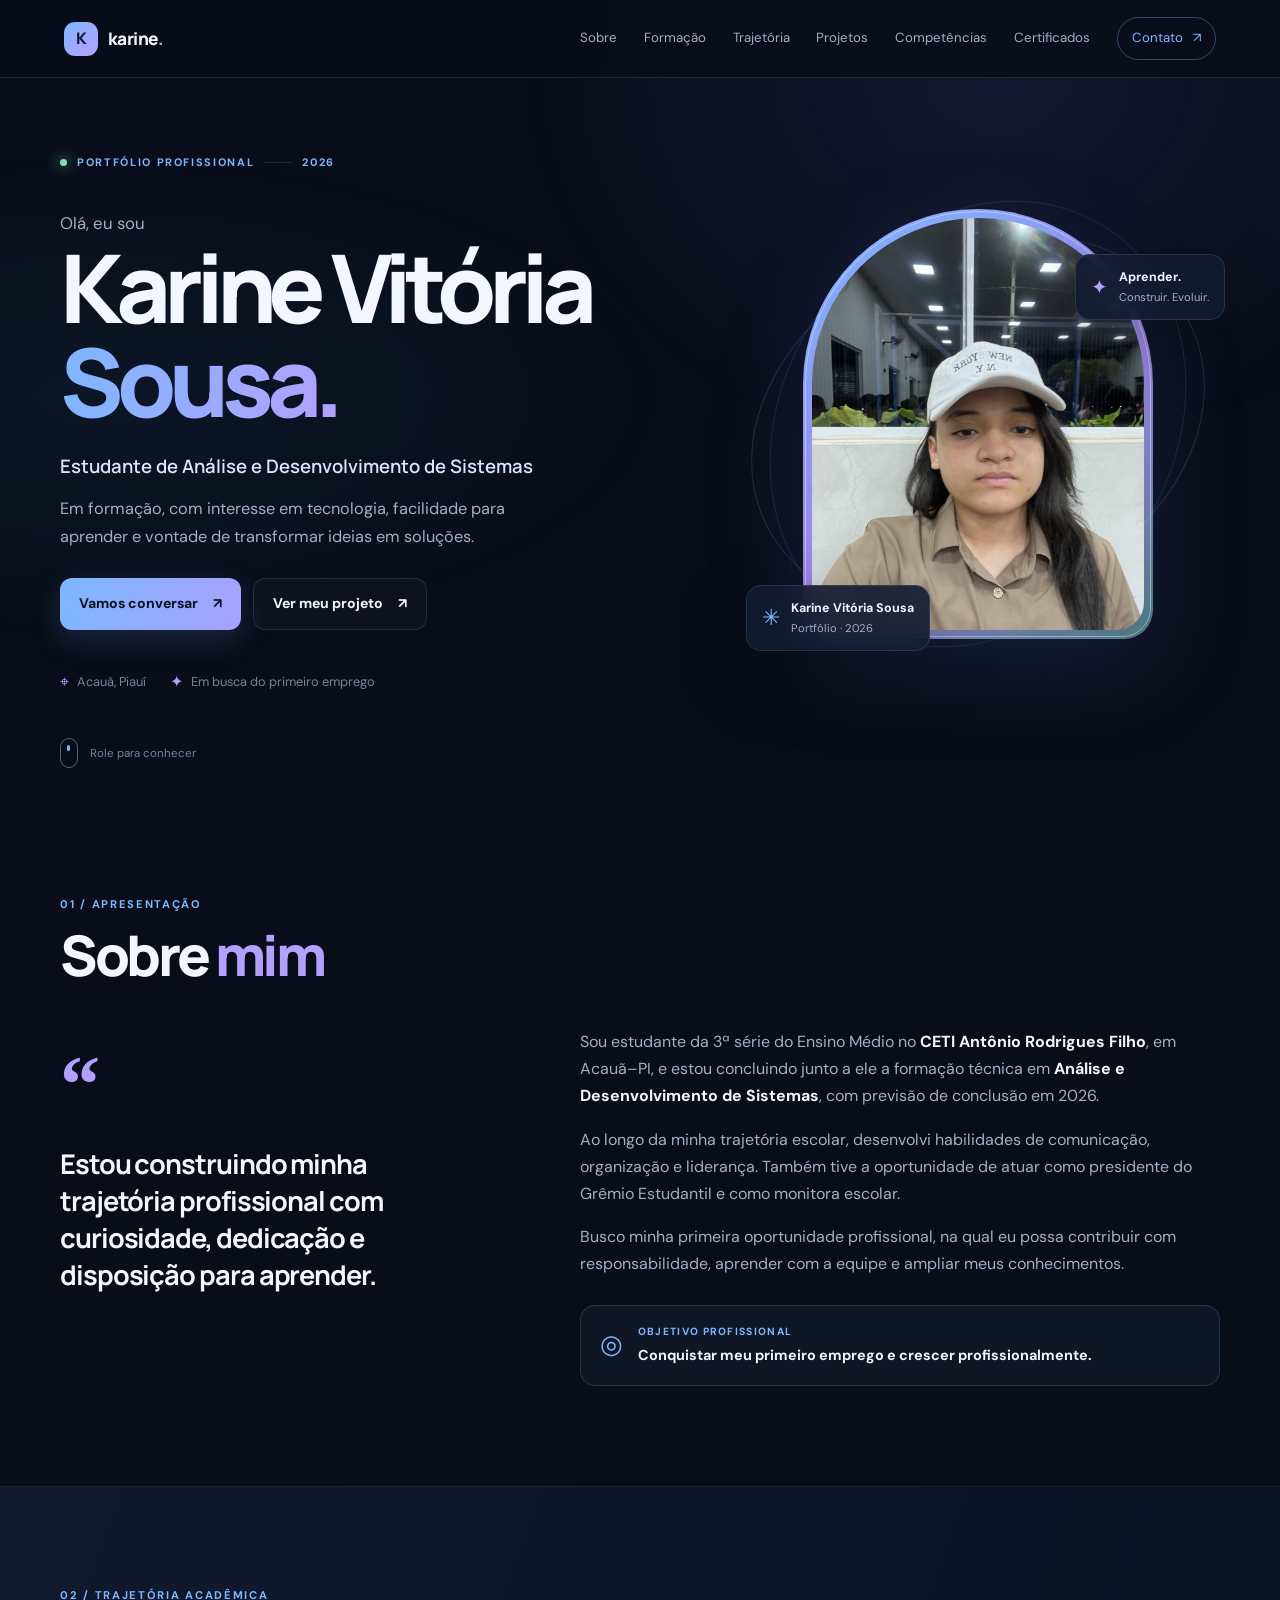
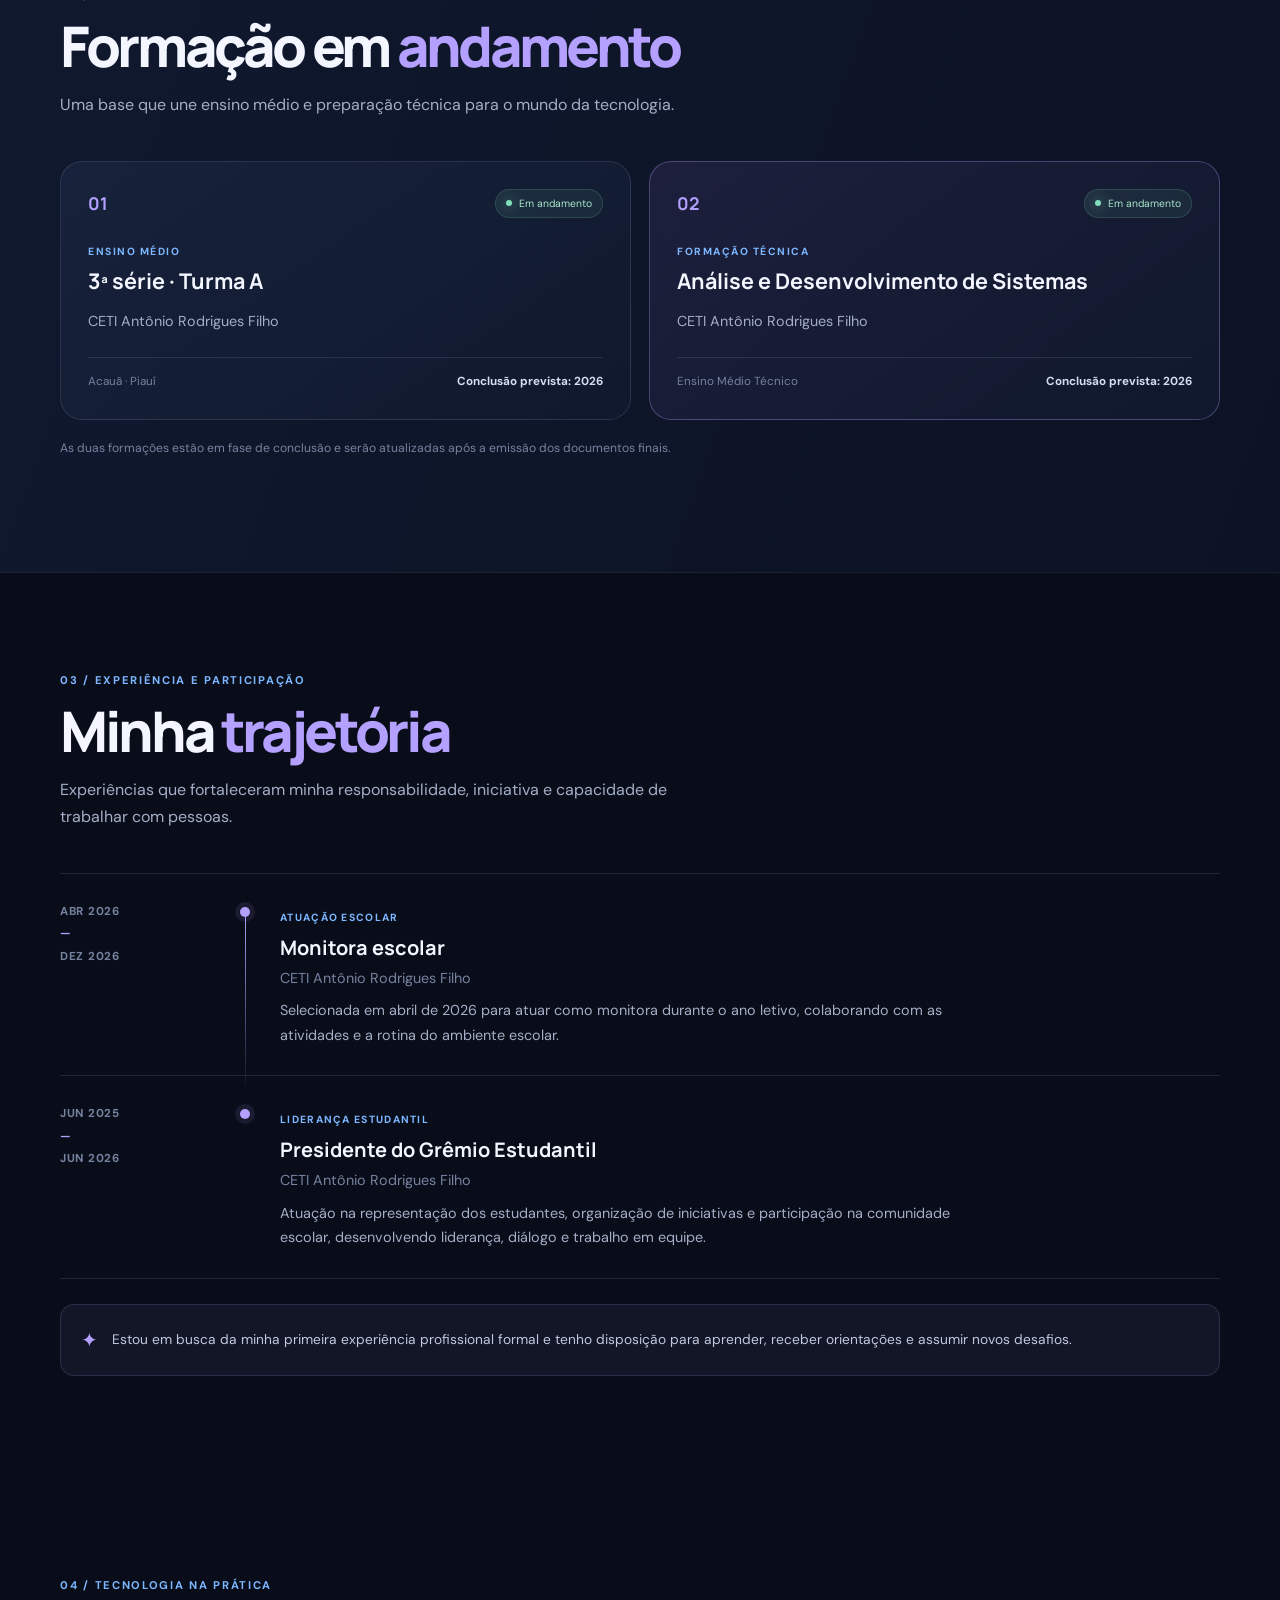
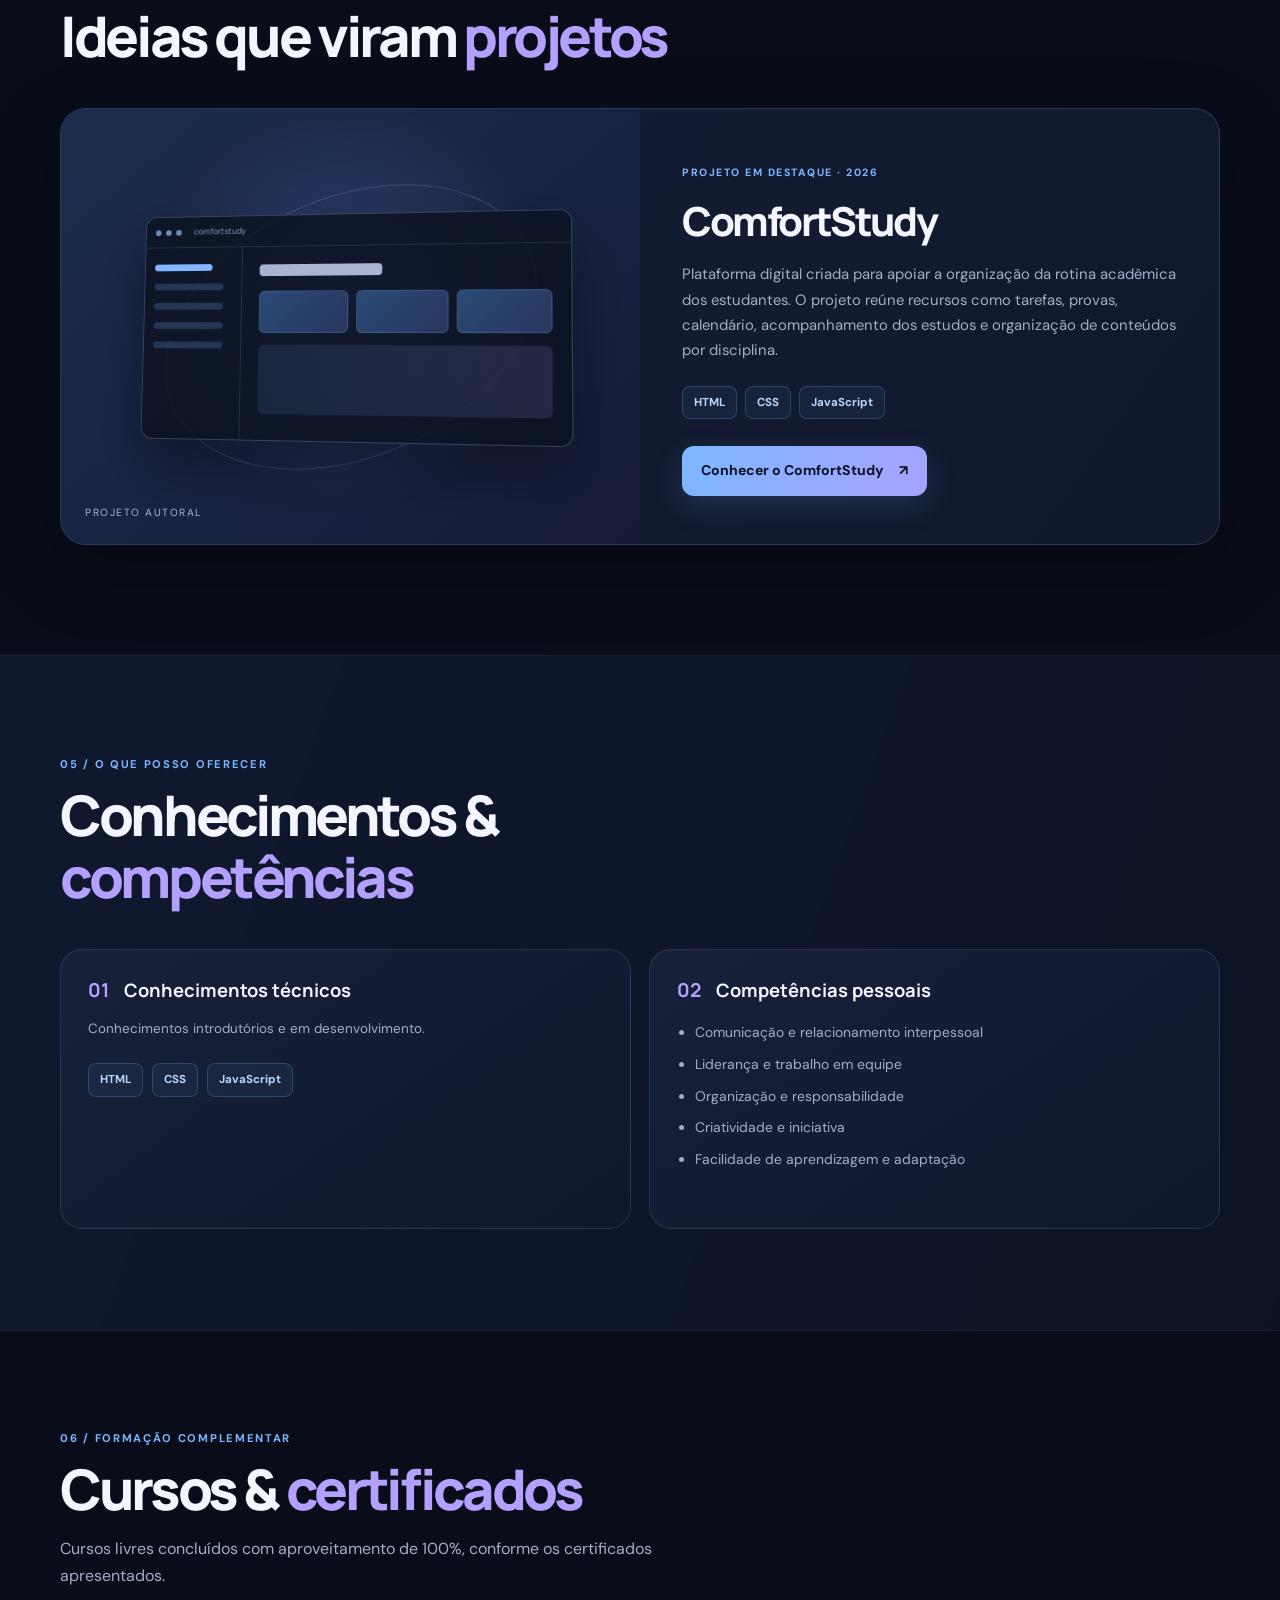
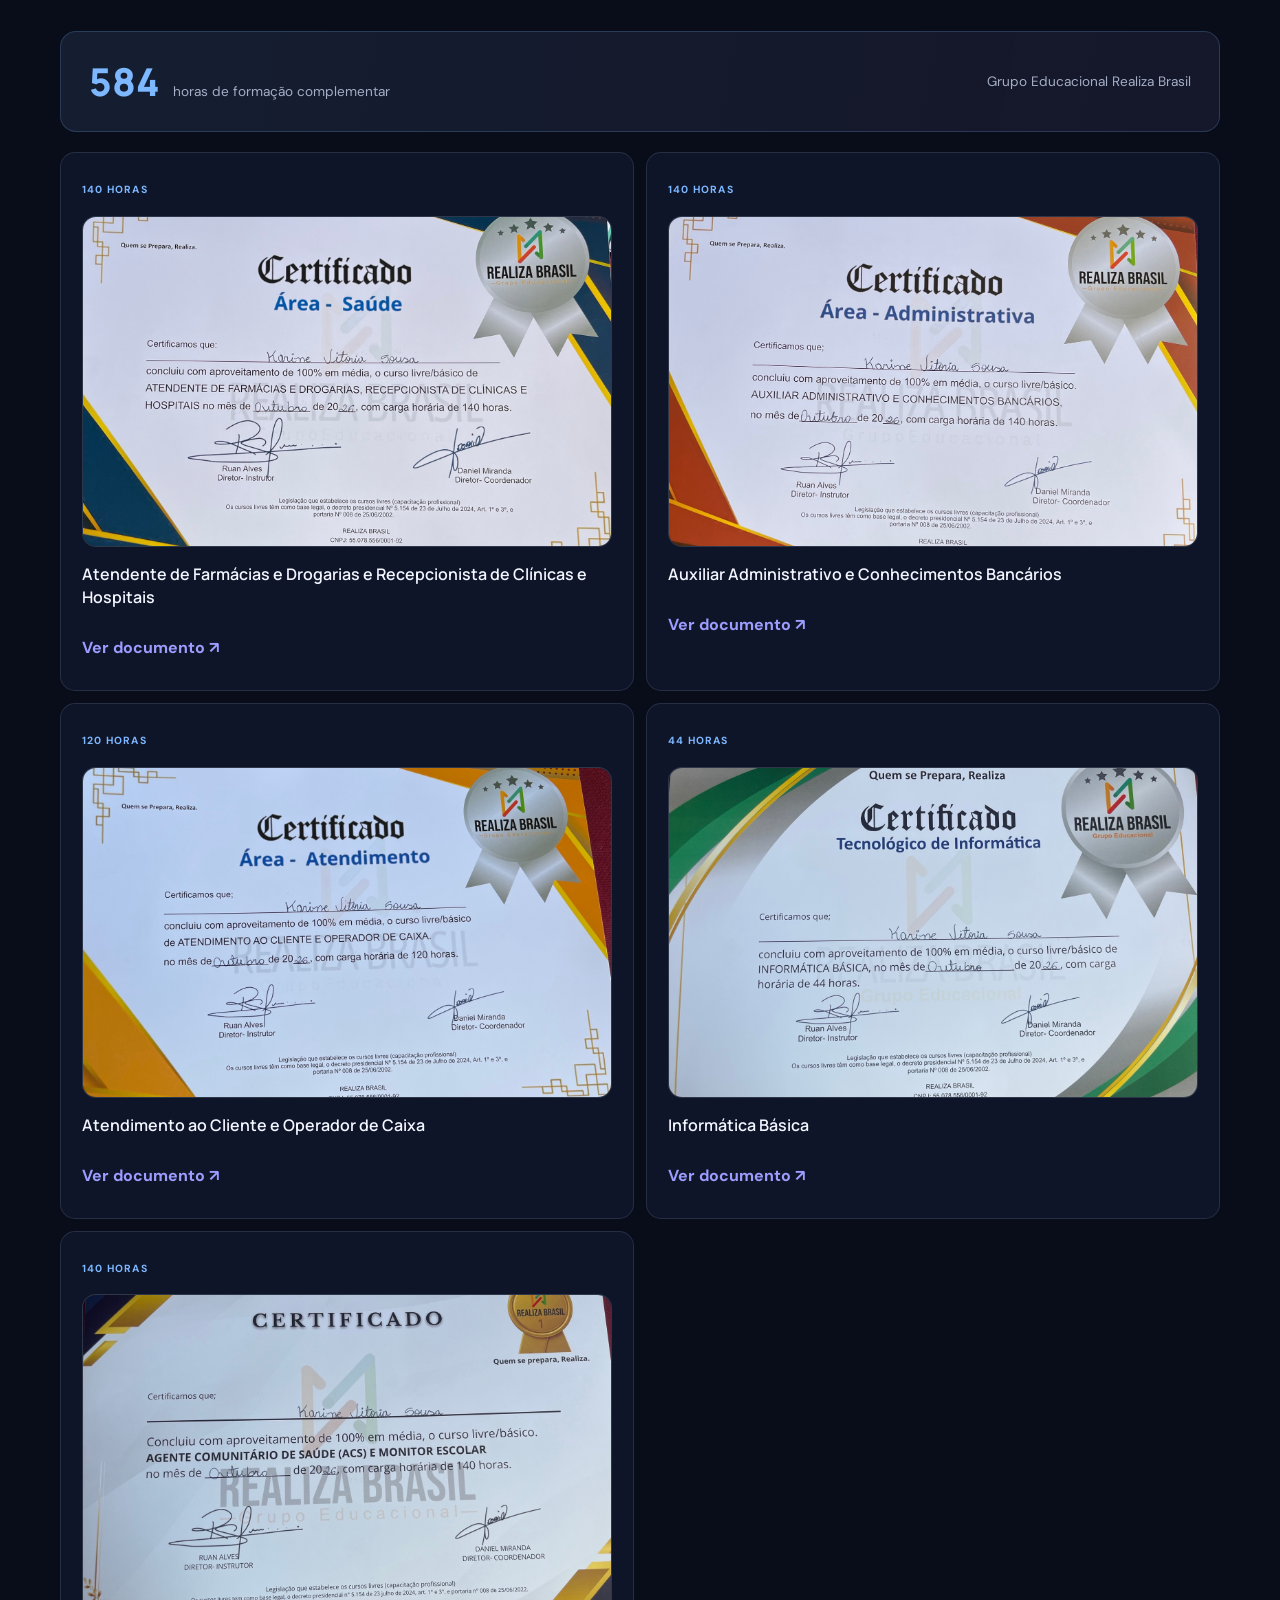
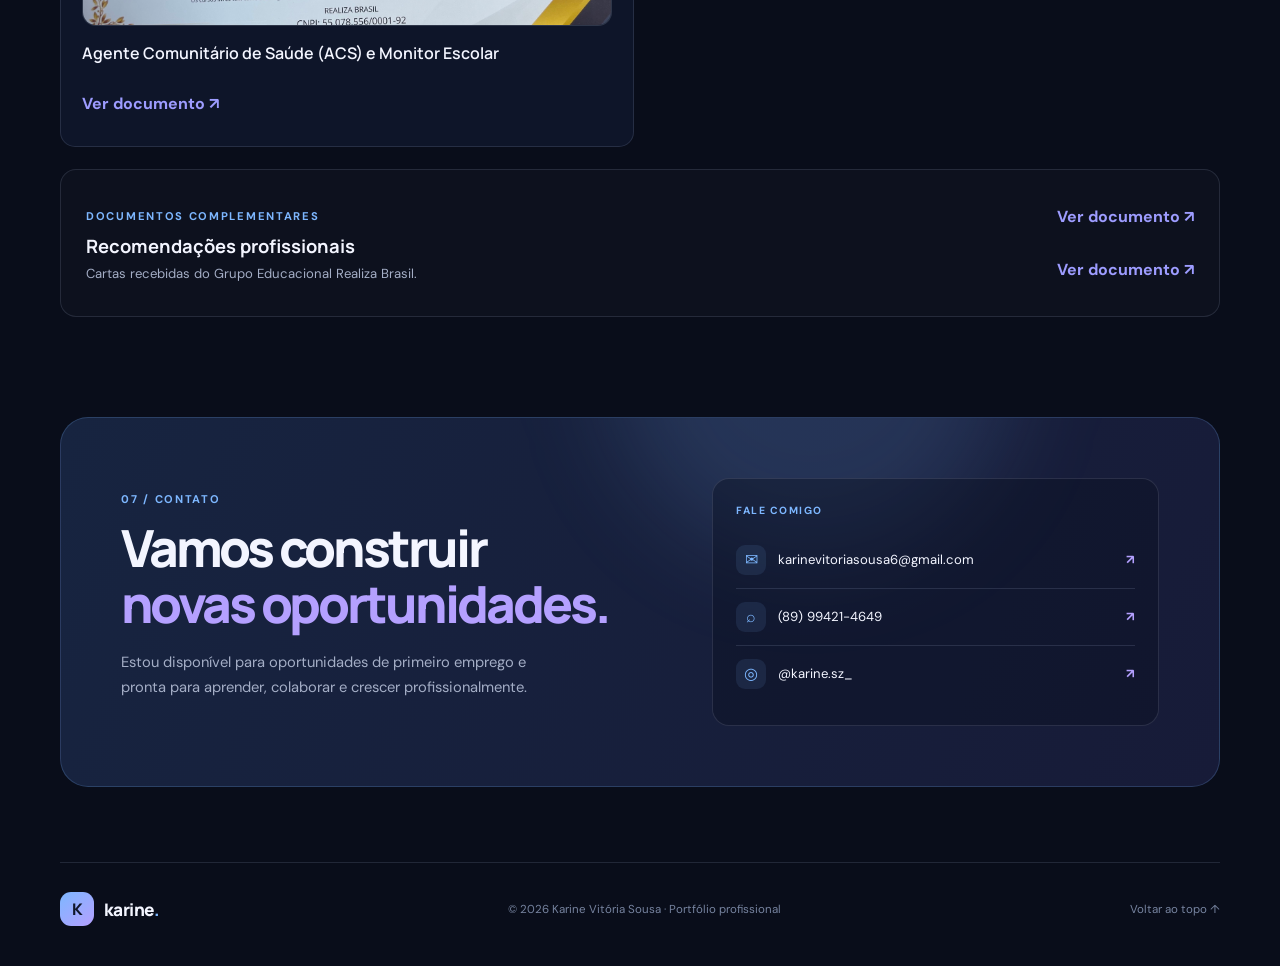
==== commit 204380f2: "Add files via upload" ====
--- a/index.html
+++ b/index.html
@@ -88,13 +88,13 @@
       <div class="section-heading"><p class="eyebrow">06 / FORMAÇÃO COMPLEMENTAR</p><h2>Cursos & <em>certificados</em></h2><p class="section-intro">Cursos livres concluídos com aproveitamento de 100%, conforme os certificados apresentados.</p></div>
       <div class="hours-banner"><div><strong>584</strong><span>horas de formação complementar</span></div><p>Grupo Educacional Realiza Brasil</p></div>
       <div class="course-grid">
-        <article class="course-card"><span class="course-hours">140 HORAS</span><h3>Atendente de Farmácias e Drogarias e Recepcionista de Clínicas e Hospitais</h3><a href="documentos/documento-3214.jpeg" target="_blank" rel="noopener">Ver certificado ↗</a></article>
-        <article class="course-card"><span class="course-hours">140 HORAS</span><h3>Auxiliar Administrativo e Conhecimentos Bancários</h3><a href="documentos/documento-3213.jpeg" target="_blank" rel="noopener">Ver certificado ↗</a></article>
-        <article class="course-card"><span class="course-hours">120 HORAS</span><h3>Atendimento ao Cliente e Operador de Caixa</h3><a href="documentos/documento-3212.jpeg" target="_blank" rel="noopener">Ver certificado ↗</a></article>
-        <article class="course-card"><span class="course-hours">44 HORAS</span><h3>Informática Básica</h3><a href="documentos/documento-3211.jpeg" target="_blank" rel="noopener">Ver certificado ↗</a></article>
-        <article class="course-card"><span class="course-hours">140 HORAS</span><h3>Agente Comunitário de Saúde (ACS) e Monitor Escolar</h3><a href="documentos/documento-3210.jpeg" target="_blank" rel="noopener">Ver certificado ↗</a></article>
+        <article class="course-card"><span class="course-hours">140 HORAS</span><button class="certificate-thumb" type="button" data-image="documento-3214.jpeg" data-title="Atendente de Farmácias e Drogarias e Recepcionista de Clínicas e Hospitais" aria-label="Ampliar certificado: Atendente de Farmácias e Drogarias e Recepcionista de Clínicas e Hospitais"><img src="documento-3214.jpeg" alt="Prévia do certificado: Atendente de Farmácias e Drogarias e Recepcionista de Clínicas e Hospitais" loading="lazy"></button><h3>Atendente de Farmácias e Drogarias e Recepcionista de Clínicas e Hospitais</h3><button class="document-open" type="button" data-image="documento-3214.jpeg" data-title="Atendente de Farmácias e Drogarias e Recepcionista de Clínicas e Hospitais">Ver documento <span aria-hidden="true">↗</span></button></article>
+        <article class="course-card"><span class="course-hours">140 HORAS</span><button class="certificate-thumb" type="button" data-image="documento-3213.jpeg" data-title="Auxiliar Administrativo e Conhecimentos Bancários" aria-label="Ampliar certificado: Auxiliar Administrativo e Conhecimentos Bancários"><img src="documento-3213.jpeg" alt="Prévia do certificado: Auxiliar Administrativo e Conhecimentos Bancários" loading="lazy"></button><h3>Auxiliar Administrativo e Conhecimentos Bancários</h3><button class="document-open" type="button" data-image="documento-3213.jpeg" data-title="Auxiliar Administrativo e Conhecimentos Bancários">Ver documento <span aria-hidden="true">↗</span></button></article>
+        <article class="course-card"><span class="course-hours">120 HORAS</span><button class="certificate-thumb" type="button" data-image="documento-3212.jpeg" data-title="Atendimento ao Cliente e Operador de Caixa" aria-label="Ampliar certificado: Atendimento ao Cliente e Operador de Caixa"><img src="documento-3212.jpeg" alt="Prévia do certificado: Atendimento ao Cliente e Operador de Caixa" loading="lazy"></button><h3>Atendimento ao Cliente e Operador de Caixa</h3><button class="document-open" type="button" data-image="documento-3212.jpeg" data-title="Atendimento ao Cliente e Operador de Caixa">Ver documento <span aria-hidden="true">↗</span></button></article>
+        <article class="course-card"><span class="course-hours">44 HORAS</span><button class="certificate-thumb" type="button" data-image="documento-3211.jpeg" data-title="Informática Básica" aria-label="Ampliar certificado: Informática Básica"><img src="documento-3211.jpeg" alt="Prévia do certificado: Informática Básica" loading="lazy"></button><h3>Informática Básica</h3><button class="document-open" type="button" data-image="documento-3211.jpeg" data-title="Informática Básica">Ver documento <span aria-hidden="true">↗</span></button></article>
+        <article class="course-card"><span class="course-hours">140 HORAS</span><button class="certificate-thumb" type="button" data-image="documento-3210.jpeg" data-title="Agente Comunitário de Saúde (ACS) e Monitor Escolar" aria-label="Ampliar certificado: Agente Comunitário de Saúde (ACS) e Monitor Escolar"><img src="documento-3210.jpeg" alt="Prévia do certificado: Agente Comunitário de Saúde (ACS) e Monitor Escolar" loading="lazy"></button><h3>Agente Comunitário de Saúde (ACS) e Monitor Escolar</h3><button class="document-open" type="button" data-image="documento-3210.jpeg" data-title="Agente Comunitário de Saúde (ACS) e Monitor Escolar">Ver documento <span aria-hidden="true">↗</span></button></article>
       </div>
-      <div class="recommendations"><div><span class="eyebrow">DOCUMENTOS COMPLEMENTARES</span><h3>Recomendações profissionais</h3><p>Cartas recebidas do Grupo Educacional Realiza Brasil.</p></div><div class="recommendation-links"><a href="documentos/documento-3209.jpeg" target="_blank" rel="noopener">Carta de recomendação profissional ↗</a><a href="documentos/documento-3208.jpeg" target="_blank" rel="noopener">Carta de estágio ↗</a></div></div>
+      <div class="recommendations"><div><span class="eyebrow">DOCUMENTOS COMPLEMENTARES</span><h3>Recomendações profissionais</h3><p>Cartas recebidas do Grupo Educacional Realiza Brasil.</p></div><div class="recommendation-links"><button class="document-open" type="button" data-image="documento-3209.jpeg" data-title="Carta de recomendação profissional">Ver documento <span aria-hidden="true">↗</span></button><button class="document-open" type="button" data-image="documento-3208.jpeg" data-title="Carta de estágio">Ver documento <span aria-hidden="true">↗</span></button></div></div>
     </section>
 
     <section class="section-wrap contact-section" id="contato">
@@ -103,6 +103,11 @@
     </section>
   </main>
   <footer class="footer"><a class="brand" href="#inicio"><span class="brand-mark">K</span><span>karine<span class="brand-dot">.</span></span></a><p>© 2026 Karine Vitória Sousa · Portfólio profissional</p><a href="#inicio" class="back-top">Voltar ao topo ↑</a></footer>
+
+  <div class="document-modal" id="documentModal" aria-hidden="true" role="dialog" aria-modal="true" aria-label="Visualização do documento">
+    <div class="document-modal-backdrop" data-close-modal></div>
+    <div class="document-modal-panel"><div class="document-modal-head"><strong id="documentModalTitle">Documento</strong><button type="button" class="document-modal-close" aria-label="Fechar" data-close-modal>×</button></div><img id="documentModalImage" src="" alt="Documento ampliado"><p>Toque fora da imagem ou no × para fechar.</p></div>
+  </div>
   <script src="script.js"></script>
 </body>
 </html>
--- a/style.css
+++ b/style.css
@@ -4,3 +4,20 @@
 @media(max-width:700px){html{scroll-padding-top:75px}.header{height:68px;padding:0 20px}.menu-toggle{display:flex;width:42px;height:42px;flex-direction:column;justify-content:center;align-items:center;gap:5px;border:1px solid var(--line);border-radius:12px;background:rgba(255,255,255,.035);cursor:pointer}.menu-toggle span{width:17px;height:2px;border-radius:3px;background:var(--ink);transition:transform .2s,opacity .2s}.menu-toggle[aria-expanded="true"] span:first-child{transform:translateY(7px) rotate(45deg)}.menu-toggle[aria-expanded="true"] span:nth-child(2){opacity:0}.menu-toggle[aria-expanded="true"] span:last-child{transform:translateY(-7px) rotate(-45deg)}.nav{display:none;position:absolute;top:68px;left:0;right:0;padding:12px 20px 20px;background:rgba(12,18,34,.98);border-bottom:1px solid var(--line);box-shadow:0 18px 30px rgba(0,0,0,.25);flex-direction:column;align-items:stretch;gap:0}.nav.open{display:flex}.nav a{padding:12px 8px;font-size:.9rem;border-bottom:1px solid rgba(183,198,231,.08)}.nav .nav-contact{margin-top:10px;text-align:center;border:1px solid rgba(125,183,255,.35);padding:11px}.section-wrap,.footer{width:calc(100% - 40px)}.hero{min-height:auto;grid-template-columns:1fr;gap:18px;padding-top:38px;padding-bottom:65px}.hero-visual{grid-row:1;height:330px;margin-bottom:8px}.photo-frame{width:220px;height:295px;border-radius:120px 120px 23px 23px}.orbit-one{width:310px;height:245px}.orbit-two{width:270px;height:320px}.photo-caption{left:0;bottom:2px;padding:9px 11px}.floating-note{right:-2px;top:28px;padding:9px 11px}.photo-caption strong,.floating-note strong{font-size:.7rem}.photo-caption small,.floating-note small{font-size:.63rem}.hero-content{grid-row:2}.status{font-size:.58rem;letter-spacing:1.2px;gap:7px}.status-line{width:16px}.hero-kicker{margin-top:18px;font-size:.9rem}.hero h1{font-size:clamp(3.3rem,15vw,4.6rem);letter-spacing:-.075em}.hero-role{font-size:1rem;margin-top:17px}.hero-summary{font-size:.92rem}.hero-actions{display:grid;grid-template-columns:1fr;gap:9px;margin-top:22px}.btn{width:100%;padding:13px 16px}.hero-meta{gap:12px;flex-direction:column;margin-top:24px}.scroll-cue{display:none}.section{padding-top:70px;padding-bottom:70px}.section-heading{margin-bottom:28px}.section-heading h2{font-size:2.3rem}.section-intro{font-size:.9rem}.about-layout{grid-template-columns:1fr;gap:10px}.about-lead{padding:0}.quote-mark{font-size:3.6rem}.about-lead p{font-size:1.42rem;max-width:100%;margin-top:-5px}.about-copy p{font-size:.9rem}.objective{align-items:flex-start;padding:14px}.objective strong{font-size:.82rem}.education-grid,.skills-grid,.course-grid{grid-template-columns:1fr}.education-card,.skill-card{padding:22px;min-height:0}.card-footer{flex-direction:column;gap:4px}.experience-item{grid-template-columns:66px 16px 1fr;gap:11px;padding:23px 0}.experience-date{font-size:.58rem;letter-spacing:0}.experience-content h3{font-size:1.08rem}.experience-content p{font-size:.83rem}.experience-type{font-size:.58rem}.experience-note{align-items:flex-start;padding:14px}.experience-note p{font-size:.8rem}.project-feature{grid-template-columns:1fr}.project-art{min-height:270px}.project-window{height:190px;width:78%}.project-info{padding:27px 22px 30px}.project-info h3{font-size:2.1rem}.project-info p{font-size:.87rem}.project-info .btn{width:auto}.skill-card{min-height:0}.hours-banner{align-items:flex-start;flex-direction:column;padding:19px}.hours-banner strong{font-size:2rem}.hours-banner span,.hours-banner p{font-size:.78rem}.course-card{padding:18px}.course-card h3{font-size:.94rem}.recommendations{align-items:flex-start;flex-direction:column;padding:20px}.recommendation-links{width:100%}.recommendation-links a{padding:7px 0}.contact-section{grid-template-columns:1fr;padding:28px 20px;gap:25px;margin-bottom:50px;border-radius:22px}.contact-copy h2{font-size:2.3rem}.contact-copy>p:last-child{font-size:.86rem}.contact-card{padding:16px}.contact-card a{font-size:.75rem}.footer{flex-wrap:wrap;justify-content:space-between;padding:22px 0 28px}.footer p{order:3;width:100%;margin:0}.footer .brand{font-size:.95rem}}
 @media(max-width:360px){.section-wrap,.footer{width:calc(100% - 32px)}.hero h1{font-size:3.1rem}.photo-frame{width:205px;height:275px}.experience-item{grid-template-columns:58px 12px 1fr;gap:8px}.contact-copy h2{font-size:2rem}}
 @media(prefers-reduced-motion:reduce){html{scroll-behavior:auto}*,*:before,*:after{transition:none!important;animation:none!important}}
+
+
+/* Galeria de certificados com ampliação no próprio portfólio */
+.certificate-thumb{display:block;width:100%;padding:0;margin:14px 0 16px;border:1px solid rgba(255,255,255,.12);border-radius:14px;overflow:hidden;background:#111a30;cursor:zoom-in;aspect-ratio:16/10}
+.certificate-thumb img{display:block;width:100%;height:100%;object-fit:cover;object-position:center;transition:transform .35s ease}
+.certificate-thumb:hover img{transform:scale(1.035)}
+.document-open{border:0;background:transparent;color:var(--accent,#9d9cff);font:inherit;font-weight:700;cursor:pointer;padding:8px 0}
+.document-modal{position:fixed;inset:0;z-index:9999;display:none;align-items:center;justify-content:center;padding:20px}
+.document-modal.is-open{display:flex}
+.document-modal-backdrop{position:absolute;inset:0;background:rgba(3,7,18,.88);backdrop-filter:blur(8px)}
+.document-modal-panel{position:relative;z-index:1;width:min(960px,100%);max-height:92vh;display:flex;flex-direction:column;align-items:center;gap:12px;padding:16px;background:#101a30;border:1px solid rgba(255,255,255,.16);border-radius:18px;box-shadow:0 24px 90px rgba(0,0,0,.5)}
+.document-modal-head{width:100%;display:flex;align-items:center;justify-content:space-between;gap:16px;color:#fff}
+.document-modal-close{width:40px;height:40px;border:0;border-radius:50%;background:rgba(255,255,255,.12);color:#fff;font-size:28px;cursor:pointer}
+.document-modal-panel img{display:block;max-width:100%;max-height:calc(92vh - 105px);width:auto;height:auto;object-fit:contain;border-radius:8px;background:#fff}
+.document-modal-panel p{margin:0;color:#aab6cc;font-size:12px}
+body.modal-open{overflow:hidden}
+@media(max-width:640px){.document-modal{padding:8px}.document-modal-panel{padding:10px;border-radius:14px;max-height:96vh}.document-modal-panel img{max-height:calc(96vh - 100px);width:100%;object-fit:contain}.certificate-thumb{aspect-ratio:4/3}}
